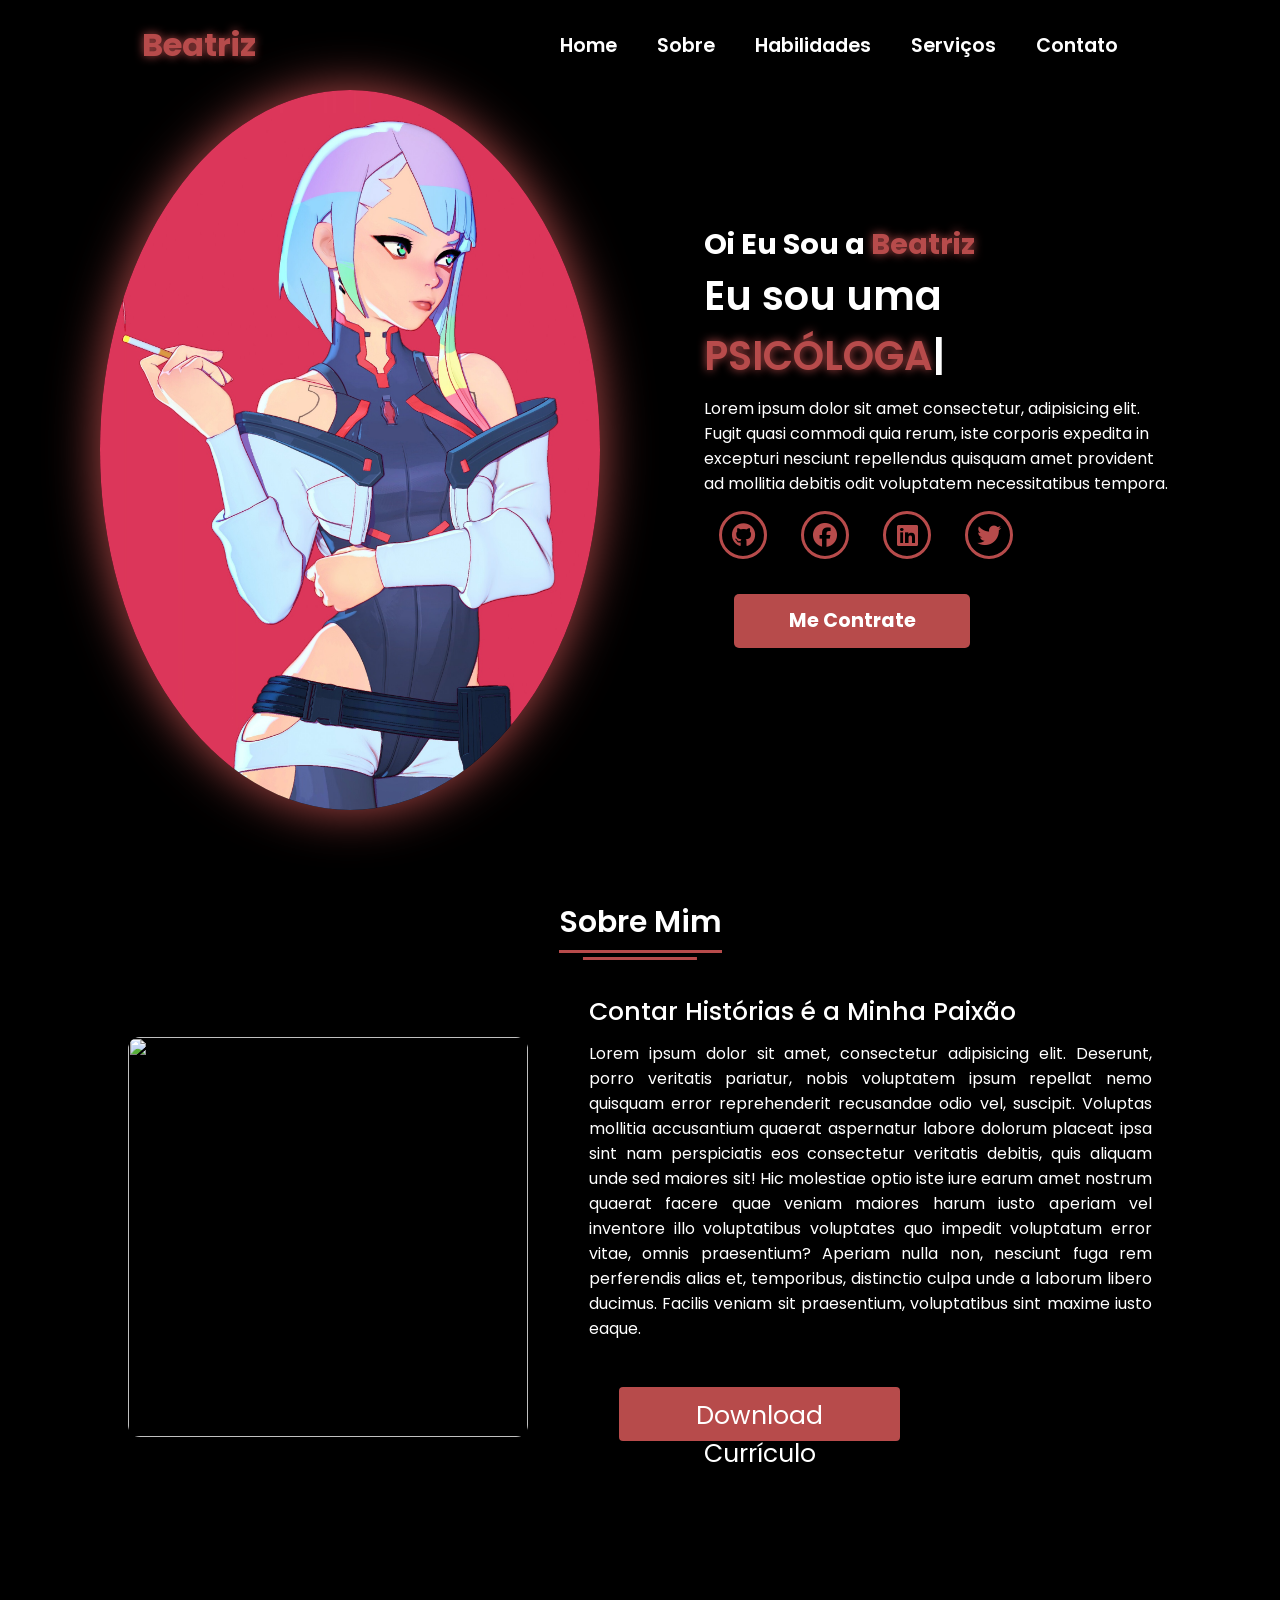
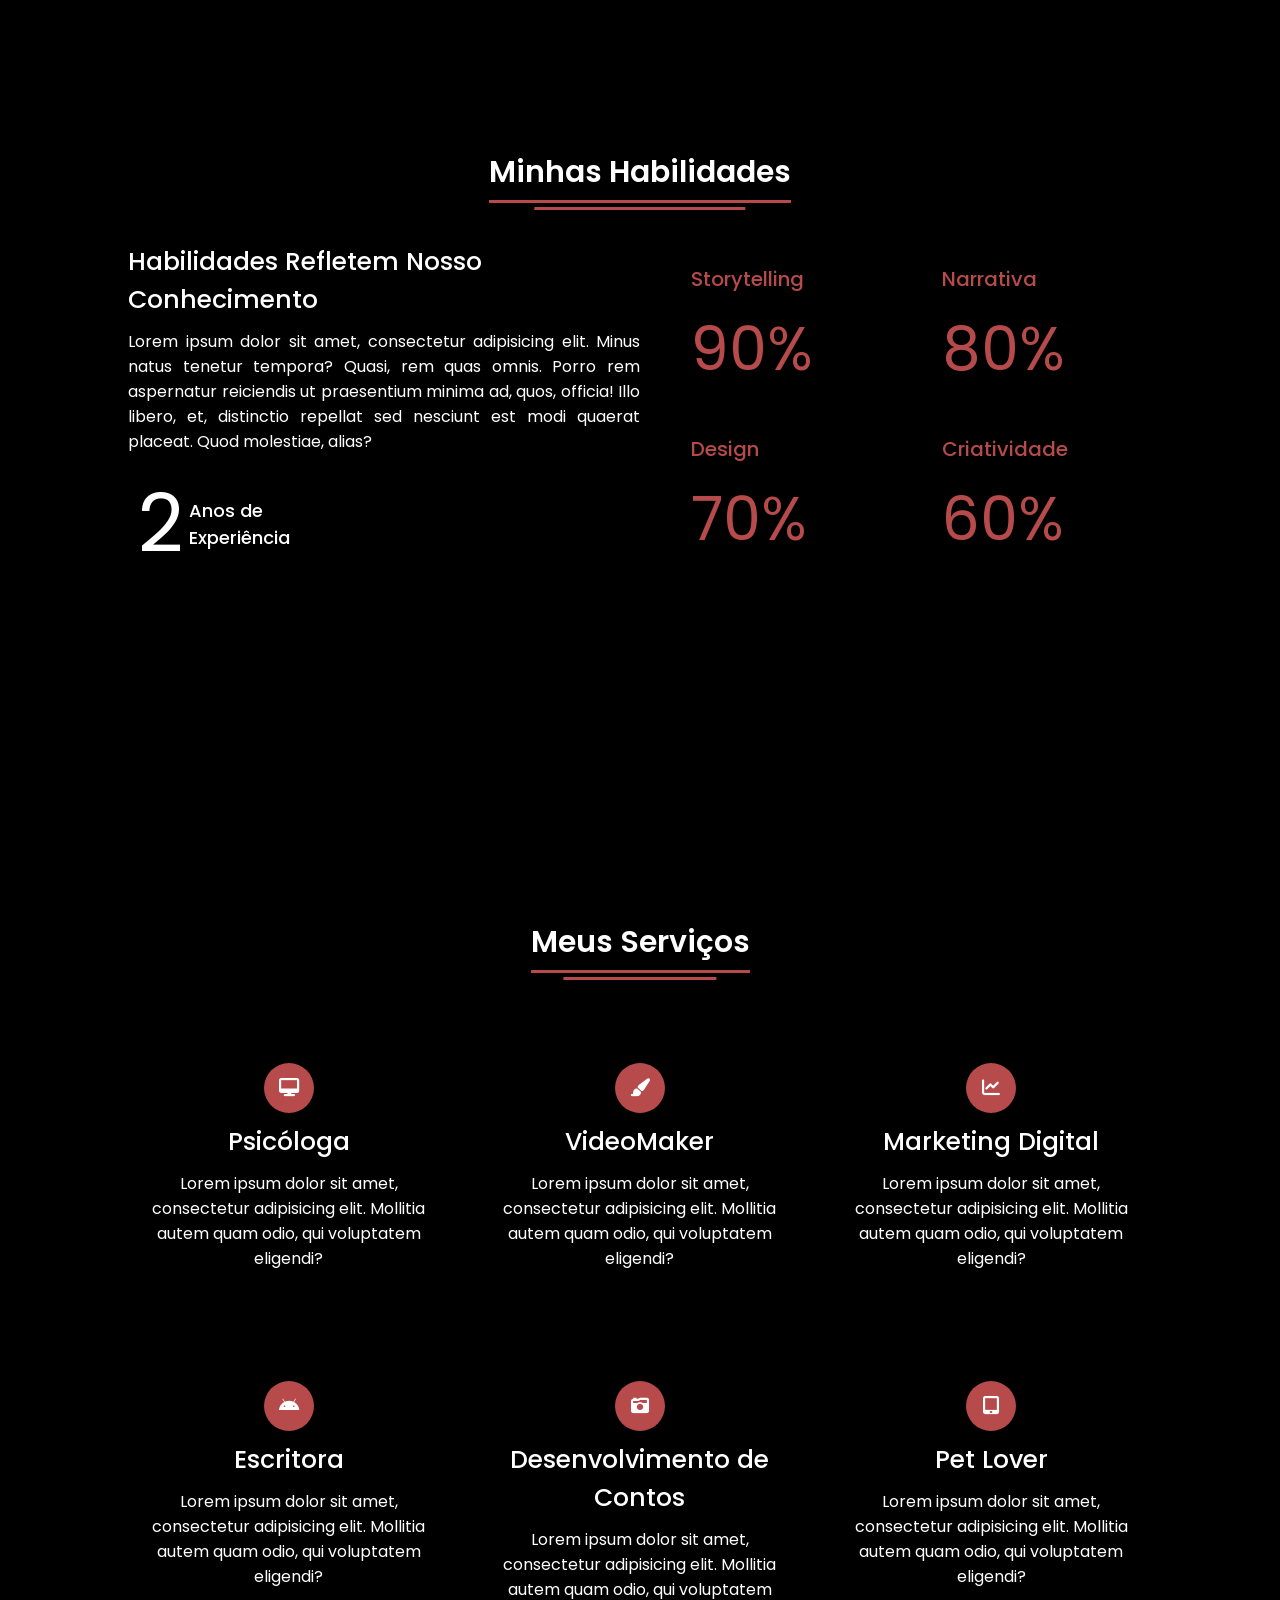
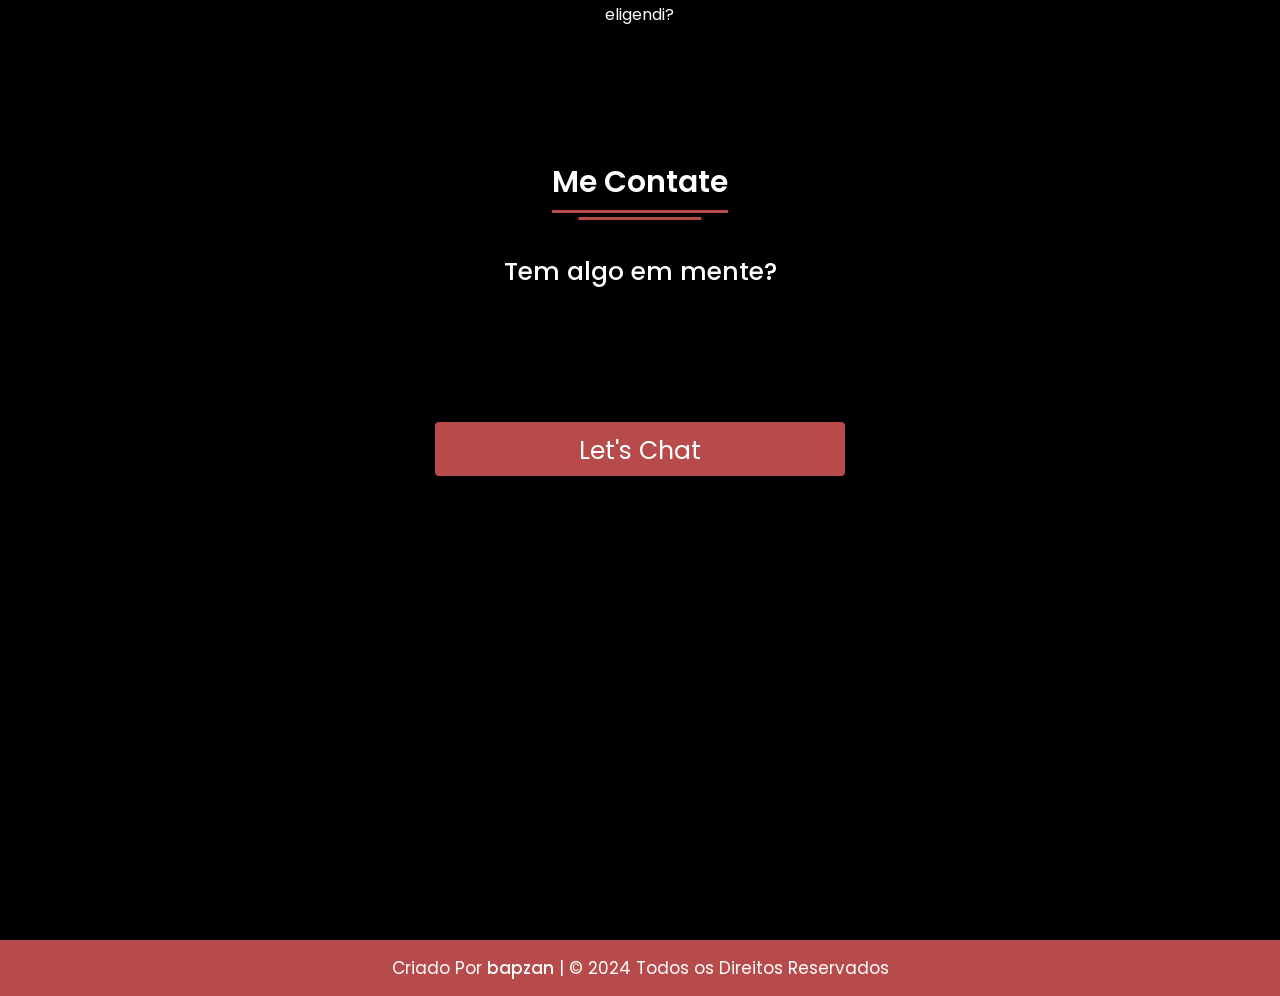
==== index.html @ ee044e9d "Update index.html" ====
<!DOCTYPE html>
<html lang="en" dir="ltr">
  <head>
    <meta charset="UTF-8" />
    <title>Website Portifólio Responsivo</title>
    <link rel="stylesheet" href="style.css">
    <link rel="stylesheet" href="https://cdnjs.cloudflare.com/ajax/libs/font-awesome/6.5.2/css/all.min.css">
    <meta name="viewport" content="width=device-width, initial-scale=1.0" />
  </head>
  <body>

    <!-- navgaition menu -->
    <nav>
      <div class="nav-container">
          <div class="logo" >
            <span>Beatriz</span>
          </div>
          <div class="links">
              <div class="link"><a href="#">Home</a></div>
              <div class="link"><a href="#">Sobre</a></div>
              <div class="link" ><a href="#">Habilidades</a></div>
              <div class="link" ><a href="#">Serviços</a></div>
              <div class="link" ><a href="#">Contato</a></div>
      </div>
      <i class="fa-solid fa-bars hamburg" onclick="hamburg()"></i>
  </div>
      <div class="dropdown">
          <div class="links">
              <a href="#">Home</a>
              <a href="#">Sobre</a>
              <a href="#">Habilidades</a>
              <a href="#">Serviços</a>
              <a href="#">Contato</a>
              <i class="fa-solid fa-xmark cancel" onclick="cancel()"></i>
          </div>
      </div>
  </nav>
  <section>
      <div class="main-container">
          <div class="image">
              <img src="main.jpg" alt="">
          </div>
          <div class="content">
              <h1 data-aos="fade-left" >Oi Eu Sou a <span>Beatriz</span></h1>
              <div class="typewriter" >Eu sou uma <span class="typewriter-text"></span><label for="">|</label></div>
              <p >Lorem ipsum dolor sit amet consectetur, adipisicing elit. Fugit quasi commodi quia rerum, iste corporis expedita in excepturi nesciunt repellendus quisquam amet provident ad mollitia debitis odit voluptatem necessitatibus tempora.</p>
              <div class="social-links">
                  <a href="#"><i class="fa-brands fa-github"></i></a>
                  <a href="#"><i class="fa-brands fa-facebook"></i></a>
                  <a href="#" ><i class="fa-brands fa-linkedin"></i></a>
                  <a href="#" ><i class="fa-brands fa-twitter"></i></a>
              </div>
              <div class="btn" >
                  <button>Me Contrate</button>
              </div>
          </div>
      </div>
  </section>


  <!-- About Section Start -->

  <section class="about" id="about">
      <div class="content">
        <div class="title"><span>Sobre Mim</span></div>
        <div class="about-details">
          <div class="left" >
            <img src="main (1).jpg" alt="" />
          </div>
          <div class="right" >
            <div class="topic" >Contar Histórias é a Minha Paixão</div>
            <p >
              Lorem ipsum dolor sit amet, consectetur adipisicing elit. Deserunt, porro veritatis pariatur, nobis voluptatem ipsum repellat nemo quisquam error reprehenderit recusandae odio vel, suscipit. Voluptas mollitia accusantium quaerat aspernatur labore dolorum placeat ipsa sint nam perspiciatis eos consectetur veritatis debitis, quis aliquam unde sed maiores sit! Hic molestiae optio iste
              iure earum amet nostrum quaerat facere quae veniam maiores harum iusto aperiam vel inventore illo voluptatibus voluptates quo impedit voluptatum error vitae, omnis praesentium? Aperiam nulla non, nesciunt fuga rem perferendis alias et, temporibus, distinctio culpa unde a laborum libero ducimus. Facilis veniam sit praesentium, voluptatibus sint maxime iusto eaque.
            </p>
            <div class="button" >
              <button>Download Currículo</button>
            </div>
          </div>
        </div>
      </div>
    </section>


    <!-- My Skill Section Start -->
    <section class="skills" id="skills">
      <div class="content">
        <div class="title" ><span>Minhas Habilidades</span></div>
        <div class="skills-details">
          <div class="text">
            <div class="topic" >Habilidades Refletem Nosso Conhecimento</div>
            <p >Lorem ipsum dolor sit amet, consectetur adipisicing elit. Minus natus tenetur tempora? Quasi, rem quas omnis. Porro rem aspernatur reiciendis ut praesentium minima ad, quos, officia! Illo libero, et, distinctio repellat sed nesciunt est modi quaerat placeat. Quod molestiae, alias?</p>
            <div class="experience">
              <div class="num">2</div>
              <div class="exp">
                Anos de <br />
                Experiência
              </div>
            </div>
          </div>
          <div class="boxes">
            <div class="box">
              <div class="topic" >Storytelling</div>
              <div class="per" >90%</div>
            </div>
            <div class="box">
              <div class="topic">Narrativa</div>
              <div class="per">80%</div>
            </div>
            <div class="box">
              <div class="topic">Design</div>
              <div class="per" >70%</div>
            </div>
            <div class="box">
              <div class="topic">Criatividade</div>
              <div class="per">60%</div>
            </div>
          </div>
        </div>
      </div>
    </section>

    <!-- My Services Section Start -->
    <section class="services" id="services">
      <div class="content">
        <div class="title" ><span>Meus Serviços</span></div>
        <div class="boxes">
          <div class="box">
            <div class="icon">
              <i class="fas fa-desktop"></i>
            </div>
            <div class="topic">Psicóloga</div>
            <p>Lorem ipsum dolor sit amet, consectetur adipisicing elit. Mollitia autem quam odio, qui voluptatem eligendi?</p>
          </div>
          <div class="box" >
            <div class="icon">
              <i class="fas fa-paint-brush"></i>
            </div>
            <div class="topic">VideoMaker</div>
            <p>Lorem ipsum dolor sit amet, consectetur adipisicing elit. Mollitia autem quam odio, qui voluptatem eligendi?</p>
          </div>
          <div class="box" >
            <div class="icon">
              <i class="fas fa-chart-line"></i>
            </div>
            <div class="topic">Marketing Digital</div>
            <p>Lorem ipsum dolor sit amet, consectetur adipisicing elit. Mollitia autem quam odio, qui voluptatem eligendi?</p>
          </div>
          <div class="box" >
            <div class="icon">
              <i class="fab fa-android"></i>
            </div>
            <div class="topic">Escritora</div>
            <p>Lorem ipsum dolor sit amet, consectetur adipisicing elit. Mollitia autem quam odio, qui voluptatem eligendi?</p>
          </div>
          <div class="box" >
            <div class="icon">
              <i class="fas fa-camera-retro"></i>
            </div>
            <div class="topic">Desenvolvimento de Contos</div>
            <p>Lorem ipsum dolor sit amet, consectetur adipisicing elit. Mollitia autem quam odio, qui voluptatem eligendi?</p>
          </div>
          <div class="box" >
            <div class="icon">
              <i class="fas fa-tablet-alt"></i>
            </div>
            <div class="topic">Pet Lover</div>
            <p>Lorem ipsum dolor sit amet, consectetur adipisicing elit. Mollitia autem quam odio, qui voluptatem eligendi?</p>
          </div>
        </div>
      </div>
    </section>

    <!-- Contact Me section Start -->
    <section class="contact" id="contact">
      <div class="content">
        <div class="title" ><span>Me Contate</span></div>
        <div class="text">
          <div class="topic" >Tem algo em mente?</div>
          <p>Lorem ipsum dolor sit amet, consectetur adipisicing elit. Ipsam neque ipsum corrupti dolores, facere numquam voluptate aspernatur sit perferendis qui nisi modi! Recusandae deserunt consequatur voluptatibus alias repellendus nobis eligendi.</p>
          <div class="button" >
            <button>Let's Chat</button>
          </div>
        </div>
      </div>
    </section>

    <!-- Footer Section Start -->
    <footer >
      <div class="text">
        <span>Criado Por <a href="#">bapzan</a> | &#169; 2024 Todos os Direitos Reservados</span>
      </div>
    </footer>

    
    <script src="script.js"></script>
  </body>
</html>
---- style.css ----
/* Google Font CDN Link */
@import url('https://fonts.googleapis.com/css2?family=Poppins:wght@400;500;600;700&family=Ubuntu:wght@400;500;700&display=swap');
*{
  margin: 0;
  padding: 0;
  box-sizing: border-box;
  font-family: 'Poppins', sans-serif;
  text-decoration: none;
  scroll-behavior: smooth;
}

body{
  width: 100%;
  height: auto;
  background-color: black;
  overflow-x: hidden;
}

/* Custom Scroll Bar CSS */
::-webkit-scrollbar {
    width: 10px;
}
::-webkit-scrollbar-track {
    background: #f1f1f1;
}
::-webkit-scrollbar-thumb {
    background: #b74b4b;
    border-radius: 12px;
    transition: all 0.3s ease;
}

::-webkit-scrollbar-thumb:hover {
    background: #b74b4b;
}
/* navbar styling */
nav{
  width: 100%;
  height: 10vh;
  
}

.nav-container{
  width: 100%;
  height: 100%;
  display: flex;
  justify-content: space-around;
  align-items: center;
}

.logo{
  color: white;
  font-size: 2rem;
  font-weight: bold;
}

.logo span{
  color: #b74b4b;
  text-shadow: 0 0 10px #b74b4b;
}

.hamburg,
.cancel{
  cursor: pointer;
  position: absolute;
  right: 15px;
  top: 10px;
  color: white;
  opacity: 0;
  pointer-events: none;
  font-size: clamp(2.5rem, 0.5rem + 5vw, 3rem);
}

.nav-container .links{
  display: flex;
}

.nav-container .links a{
  position: relative;
  font-size: 1.2rem;
  color: white;
  margin: 0 20px;
  text-decoration: none;
  font-weight: 550;
  transition: 0.3s linear;
}

.nav-container .links a::before{
  position: absolute;
  content: "";
  bottom: -3px;
  left: 0;
  width: 0%;
  height: 3px;
  background-color: #b74b4b;
  transition: 0.2s linear;
}

.nav-container .links a:hover::before{
  width: 100%;
}

.nav-container .links a:hover{
  color: #b74b4b;
}

.dropdown{
  z-index: 100;
  position: absolute;
  top: 0;
  transform: translateY(-500px);
  width: 100%;
  height: auto;
  backdrop-filter: blur(4px) brightness(40%);
  box-shadow:  0 0 20px black;
  transition: 0.2s linear;
}

.dropdown .links a{
  display: flex;
  color: white;
  text-decoration: none;
  justify-content: center;
  padding: 15px 0;
  align-items: center;
  transition: 0.2s linear;
}

.dropdown .links a:hover{
  background-color: #b74b4b;
}

section{
  width: 100%;
  min-height: 90vh;
}

section .main-container{  

  display: flex;
  justify-content:space-between ;
  padding-left: 100px;
  align-items: center;
}

.main-container .image{
  width: 500px;
  height: 80vh;
  border-radius: 100%;
  overflow: hidden;
  box-shadow: 0 0 50px #b74b4b;
}

.main-container .image img{
  width: 100%;
}

.main-container .image:hover{
  animation: animate 1.5s ease-in-out infinite;
}

@keyframes animate {
  0%{
      scale: 1;
  }
  
  50%{
      scale: 1.05;
  }
  
  100%{
      scale: 1;
  }
}

.main-container .content{
  color: white;
  width: 40%;
}

.content h1{
  font-size: clamp(1rem, 1rem + 5vw, 1.8rem);
}

.content h1 span{
  color: #b74b4b;
  text-shadow: 0  0 10px #b74b4b;
}

.content .typewriter{
  font-size: clamp(1rem, 1rem + 5vw, 2.5rem);
  font-weight: 600;
}

.content .typewriter-text{
  color: #b74b4b;
  text-shadow: 0 0 10px #b74b4b;
}

.content p{
  font-size: clamp(0.4rem , 0.2rem + 9vw, 1rem);
  margin: 10px 0;
}

.social-links i{
  display: inline-flex;
  justify-content: center;
  align-items: center;
  width: 3rem;
  height: 3rem;
  background-color: transparent;
  border: 0.2rem solid #b74b4b;
  border-radius: 50%;
  color: #b74b4b;
  margin: 5px 15px;
  font-size: 1.5rem;
  transition: 0.2s linear;
}

.social-links i:hover{
  scale: 1.3;
  color: black;
  background-color: #b74b4b;
  filter: drop-shadow(0 0 10px #b74b4b);
}

.content button{
  width: 50%;
  height: 6vh;
  margin: 30px;
  background-color: #b74b4b;
  color: white;
  border: none;
  outline: none;
  font-size: 120%;
  font-weight: 700;
  border-radius: 5px;
  transition: 0.2s linear;
}

.content button:hover{
  scale: 1.1;
  color: #b74b4b;
  border: 2px solid #b74b4b;
  background-color: transparent;
  font-weight: 700;
  box-shadow: 0 0 40px #b74b4b;
}

/* About Section Styling */
/* Those Elements Where We Have Apply Same CSS,
I'm Selecting Directly 'Section Tag' and 'Class'  */

  section .content{
    width: 80%;
    margin: 0px auto;
    font-family: 'Poppins', sans-serif;
    }
  .about .about-details{
    display: flex;
    justify-content: space-between;
    align-items: center;
    }
  section .title{
      display: flex;
      justify-content: center;
      margin-bottom: 40px;
  }
  section .title span{
    color: white;
    font-size: 30px;
    font-weight: 600;
    position: relative;
    padding-bottom: 8px;
  }
  section .title span::before,
  section .title span::after{
    content: '';
    position: absolute;
    height: 3px;
    width: 100%;
    background: #b74b4b;
    left: 0;
    bottom: 0;
  }
  section .title span::after{
    bottom: -7px;
    width: 70%;
    left: 50%;
    transform: translateX(-50%);
  }
  .about .about-details .left{
    width: 45%;
  }
  .about .left img{
    height: 400px;
    width: 400px;
    object-fit: cover;
    border-radius: 12px;
  }
  .about-details .right{
    width: 55%;
  }
  section  .topic{
    color: white;
    font-size: 25px;
    font-weight: 500;
    margin-bottom: 10px;
  }
  .about-details .right p{
    text-align: justify;
  color: white;
  }
  section .button{
    margin: 16px 0;
}
section .button button{
  outline: none;
  padding: 8px 16px;
  border-radius: 4px;
  font-size: 25px;
  font-weight: 400;
  background: #b74b4b;
  color: #fff;
  border: 2px solid transparent;
  cursor: pointer;
  transition: all 0.4s ease;
  }
  section .button button:hover{
    border-color: #b74b4b;
    background-color: #fff;
    color: #b74b4b;
  }
  
  .skills{
    background: black;
    }
  .skills .content{
    padding: 40px 0;
  }
  .skills .skills-details{
    display: flex;
    justify-content: space-between;
    align-items: center;
 }
 .skills-details .text{
   width: 50%;
   }
   .skills-details p{
     color: white;
     text-align: justify;
     }
     .skills .skills-details .experience{
       display: flex;
       align-items: center;
       margin: 0 10px;
       }
.skills-details .experience .num{
  color: white;
  font-size: 80px;
}
.skills-details .experience .exp{
  color: white;
  margin-left: 20px;
  font-size: 18px;
  font-weight: 500;
  margin: 0 6px;
}
.skills-details .boxes{
  width: 45%;
  display: flex;
  flex-wrap: wrap;
  justify-content: space-between;
}
.skills-details .box{
  width: calc(100% / 2 - 20px);
  margin: 20px 0;
}
.skills-details .boxes .topic{
  font-size: 20px;
  color: #b74b4b;
}
.skills-details .boxes .per{
  font-size: 60px;
  color: #b74b4b;
}

.services .boxes{
  display: flex;
  flex-wrap: wrap;
  justify-content: space-between;
}
.services .boxes .box{
  margin: 20px 0;
  width: calc(100% / 3 - 20px);
  text-align: center;
  border-radius: 12px;
  padding: 30px 10px;
  box-shadow: 0 5px 10px rgba(0, 0, 0, 0.12);
  cursor: default;
  color: white  ;
  transition: all 0.4s ease;
}
.services .boxes .box:hover{
  background: #b74b4b;
  color: #fff;
}
.services .boxes .box .icon{
  height: 50px;
  width: 50px;
  background: #b74b4b;
  border-radius: 50%;
  text-align: center;
  line-height: 50px;
  font-size: 18px;
  color: #fff;
  margin: 0 auto 10px auto;
  transition: all 0.4s ease;
}
.boxes .box:hover .icon{
  background-color: #fff;
  color: #b74b4b;
}
.services .boxes .box:hover .topic,
.services .boxes .box:hover p{
  color: white;
  transition: all 0.4s ease;
}
.services .boxes .box:hover .topic,
.services .boxes .box:hover p{
  color: #fff;
}
/* Contact Me CSS */
.contact{
  background: black;
}
.contact .content{
  margin: 0 auto;
  padding: 30px 0;
}
.contact .text{
  width: 80%;
  text-align: center;
  margin: auto;
}

footer{
  background: #b74b4b;
  padding: 15px 0;
  text-align: center;
  font-family: 'Poppins', sans-serif;
}
footer .text span{
  font-size: 17px;
  font-weight: 400;
  color: #fff;
}
footer .text span a{
  font-weight: 500;
  color: #FFF;
}
footer .text span a:hover{
  text-decoration: underline;
}
.scroll-button a{
  position: fixed;
  bottom: 20px;
  right: 20px;
  color: #fff;
  background: #b74b4b;
  padding: 7px 12px;;
  font-size: 18px;
  border-radius: 6px;
  box-shadow: rgba(0, 0, 0, 0.15);
  display: none;
}


@media (max-width: 1000px) {
  .about .about-details{
    justify-content: center;
    flex-direction: column;
  }
  .about .about-details .left{
    display: flex;
    justify-content: center;
    width: 100%;
  }
  .about-details .right{
    width: 90%;
    margin: 40px 0;
  }
  .services .boxes .box{
    margin: 20px 0;
    width: calc(100% / 2 - 20px);
  }
}

@media (max-width: 900px) {
  .about .left img{
    height: 350px;
    width: 350px;
  }
}

@media (max-width: 968px) {

  nav .logo{
    position: absolute;
    top: 16px;
    left: 15px;
    font-size: 1.5rem;
}

  section .main-container {
    padding-left: 0px;
    display: flex;
    flex-direction: column;
  }
  
  .nav-container .links{
    display: none;
  }
  
  .hamburg,
  .cancel{
    opacity: 1;
    pointer-events: visible;
  }
  
  .main-container .content{
    margin-top: 20px;
      width: 80%;
  }
  
  .social-links i{
    width: 2.5rem;
    height: 2.5rem;
    font-size: 1.5rem;
  }
  
  .main-container .image{
    z-index: -1;
    width: 50%;
      height: 60%;
  }
  
  .skills .skills-details{
    align-items: center;
    justify-content: center;
    flex-direction: column;
  }
  .skills-details .text{
    width: 100%;
    margin-bottom: 50px;
  }
  .skills-details .boxes{
    justify-content: center;
    align-items: center;
    width: 100%;
  }
  .services .boxes .box{
    margin: 20px 0;
    width: 100%;
  }
  .contact .text{
    width: 100%;
}
}

@media (max-width: 500px){
  main-container .image{
        width: 50%;
        height: 60%;
        margin-bottom: 0px;
    }
    
    .main-container .content{
        width: 80%;
    }
    
    .main-container button{
        margin-top: 15px;
    }
  
  .skills-details .boxes .per{
    font-size: 50px;
    color: #b74b4b;
  }
}
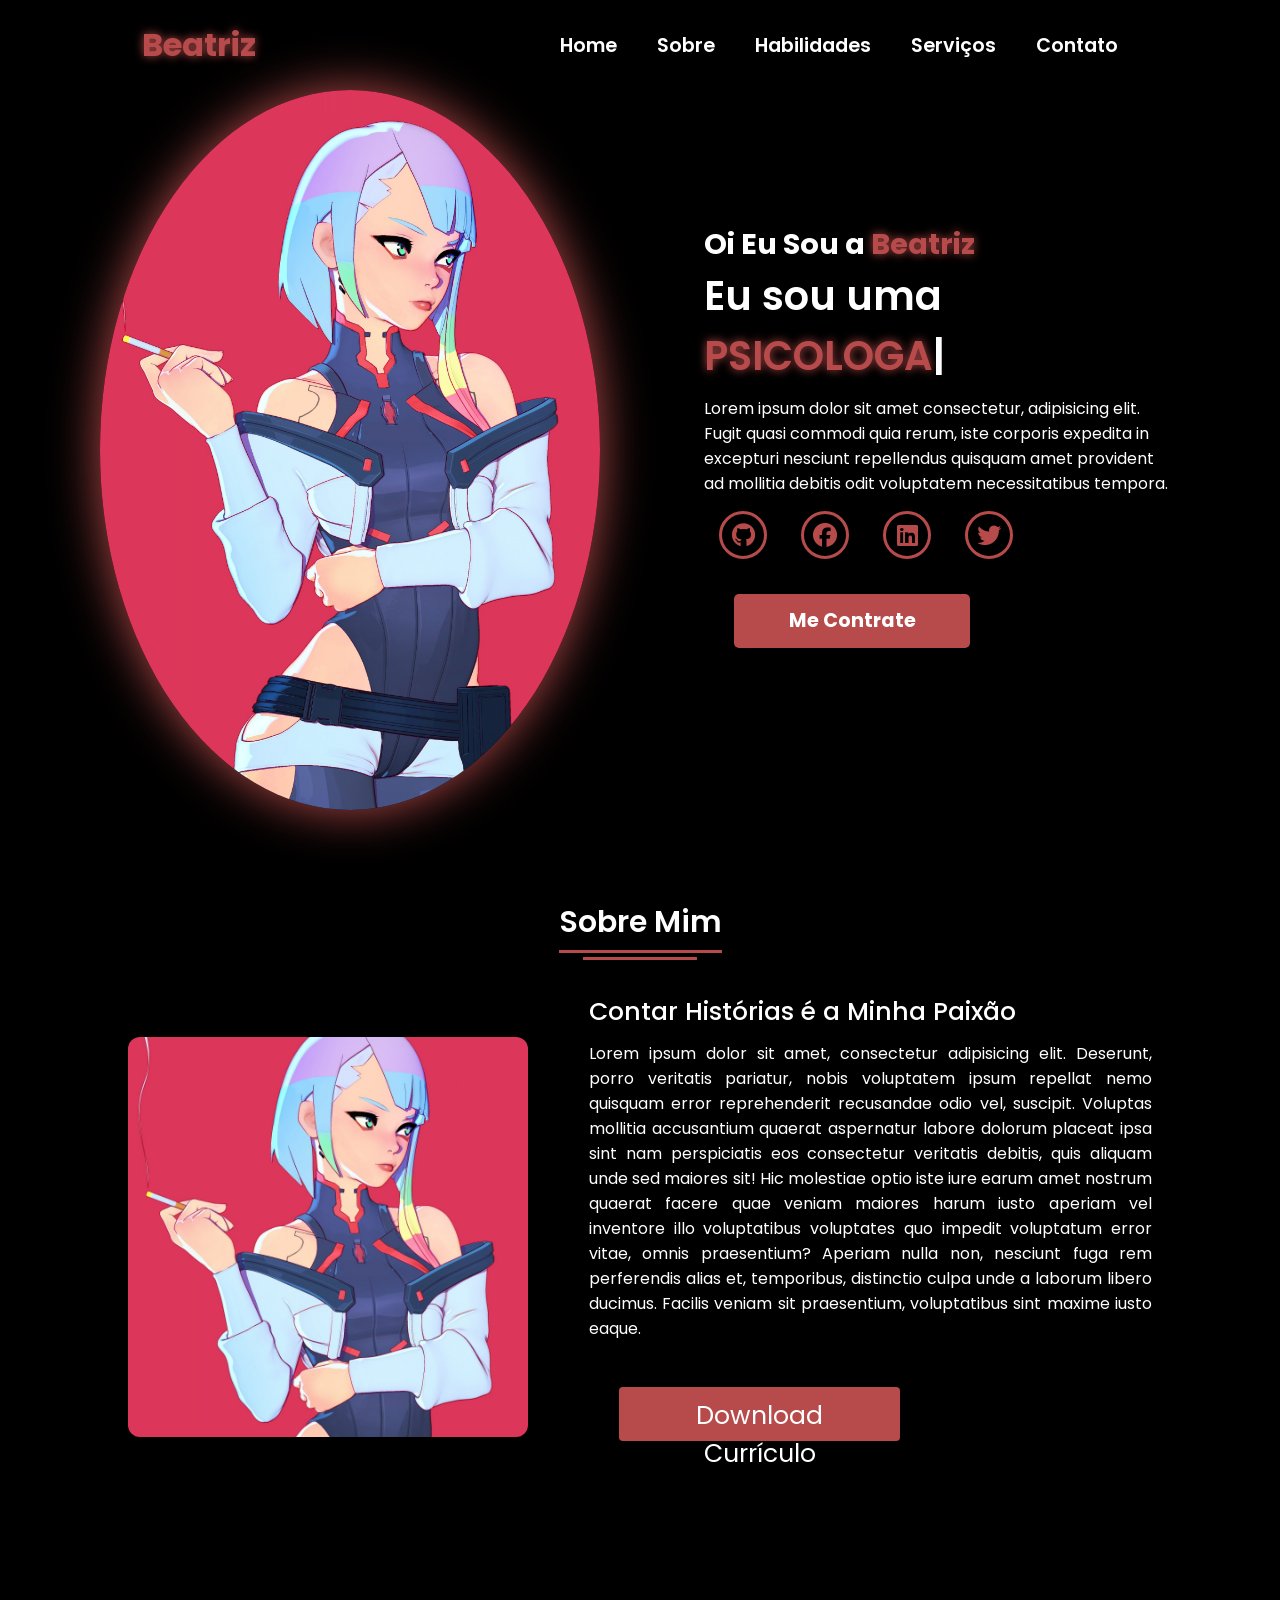
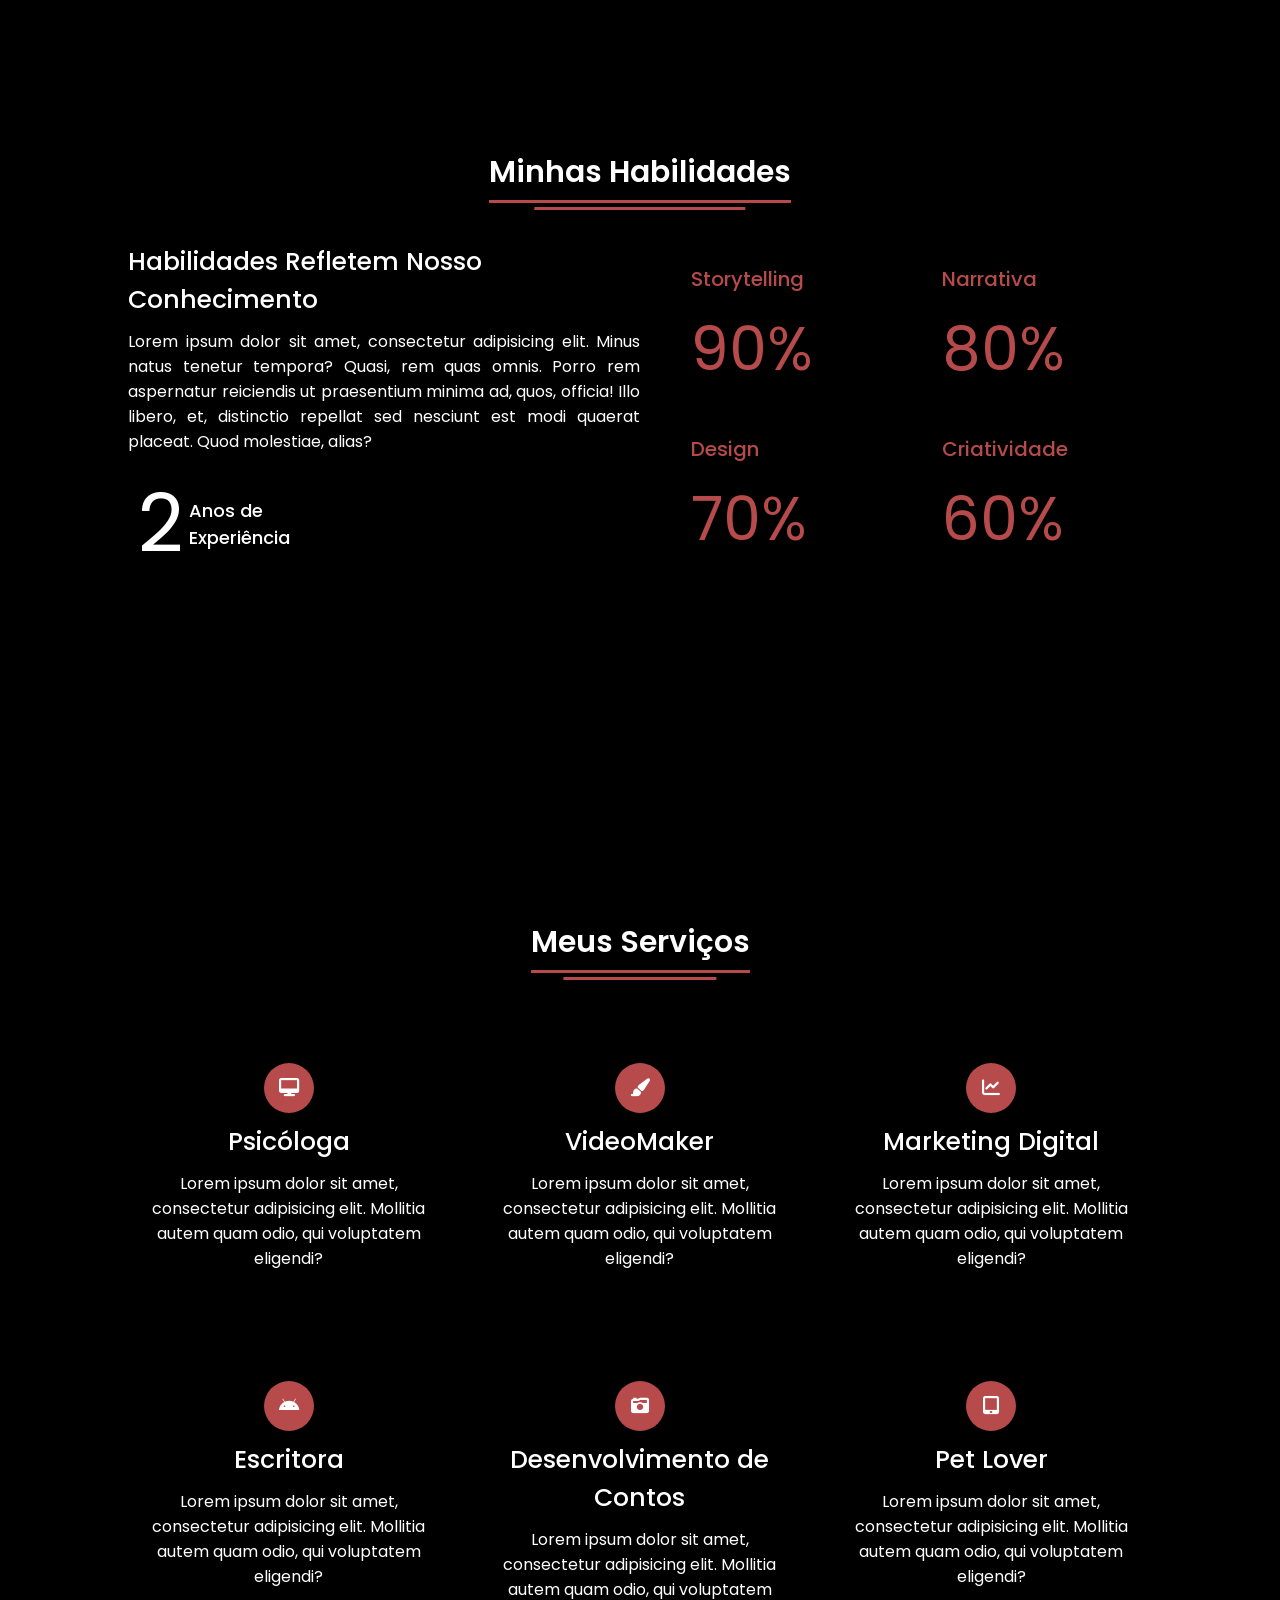
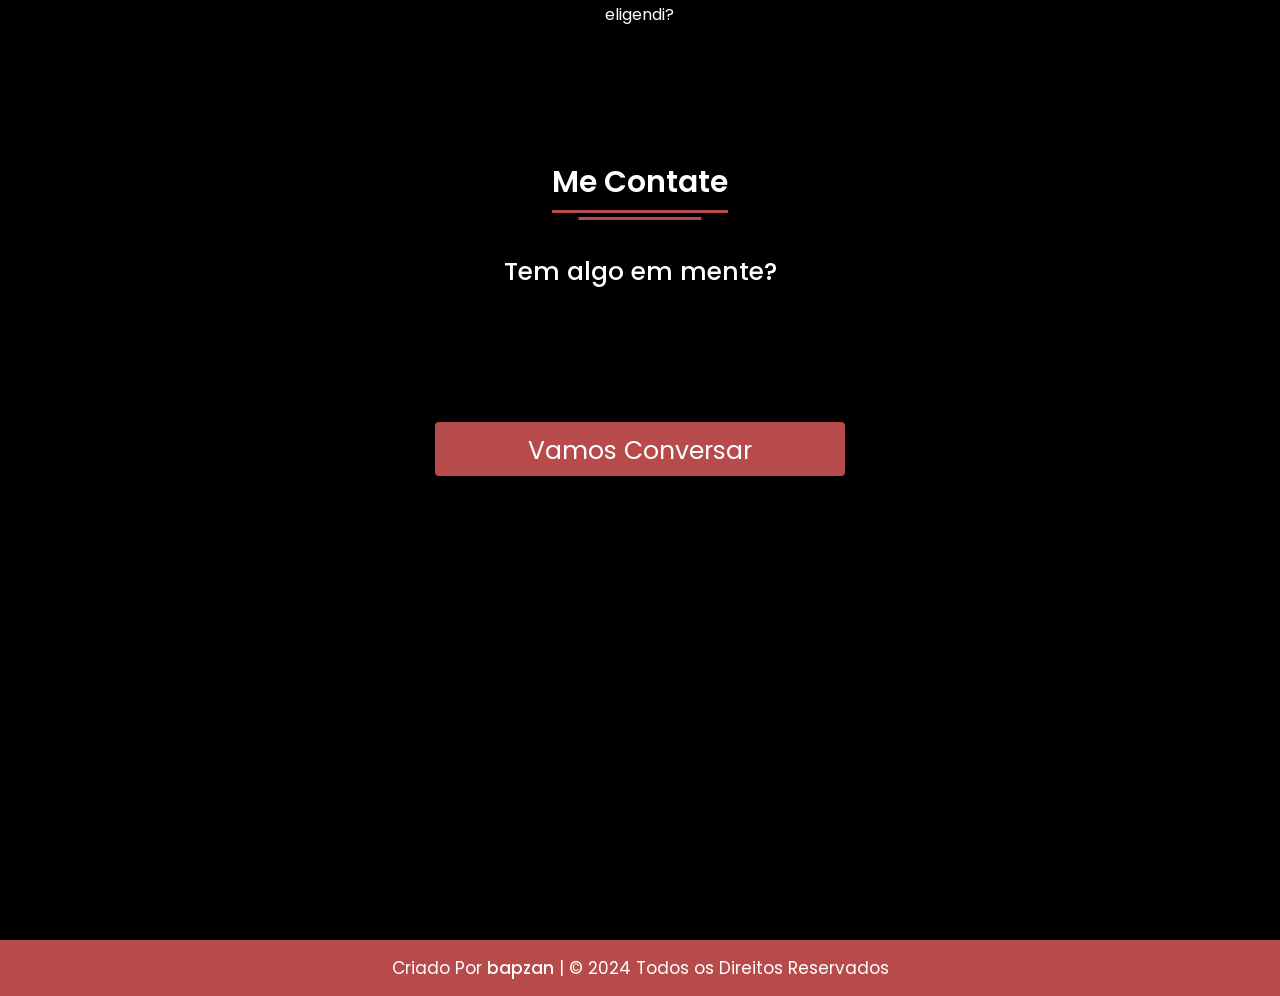
==== commit daa2b5fb: "Update index.html" ====
--- a/index.html
+++ b/index.html
@@ -179,7 +179,7 @@
           <div class="topic" >Tem algo em mente?</div>
           <p>Lorem ipsum dolor sit amet, consectetur adipisicing elit. Ipsam neque ipsum corrupti dolores, facere numquam voluptate aspernatur sit perferendis qui nisi modi! Recusandae deserunt consequatur voluptatibus alias repellendus nobis eligendi.</p>
           <div class="button" >
-            <button>Let's Chat</button>
+            <button>Vamos Conversar</button>
           </div>
         </div>
       </div>
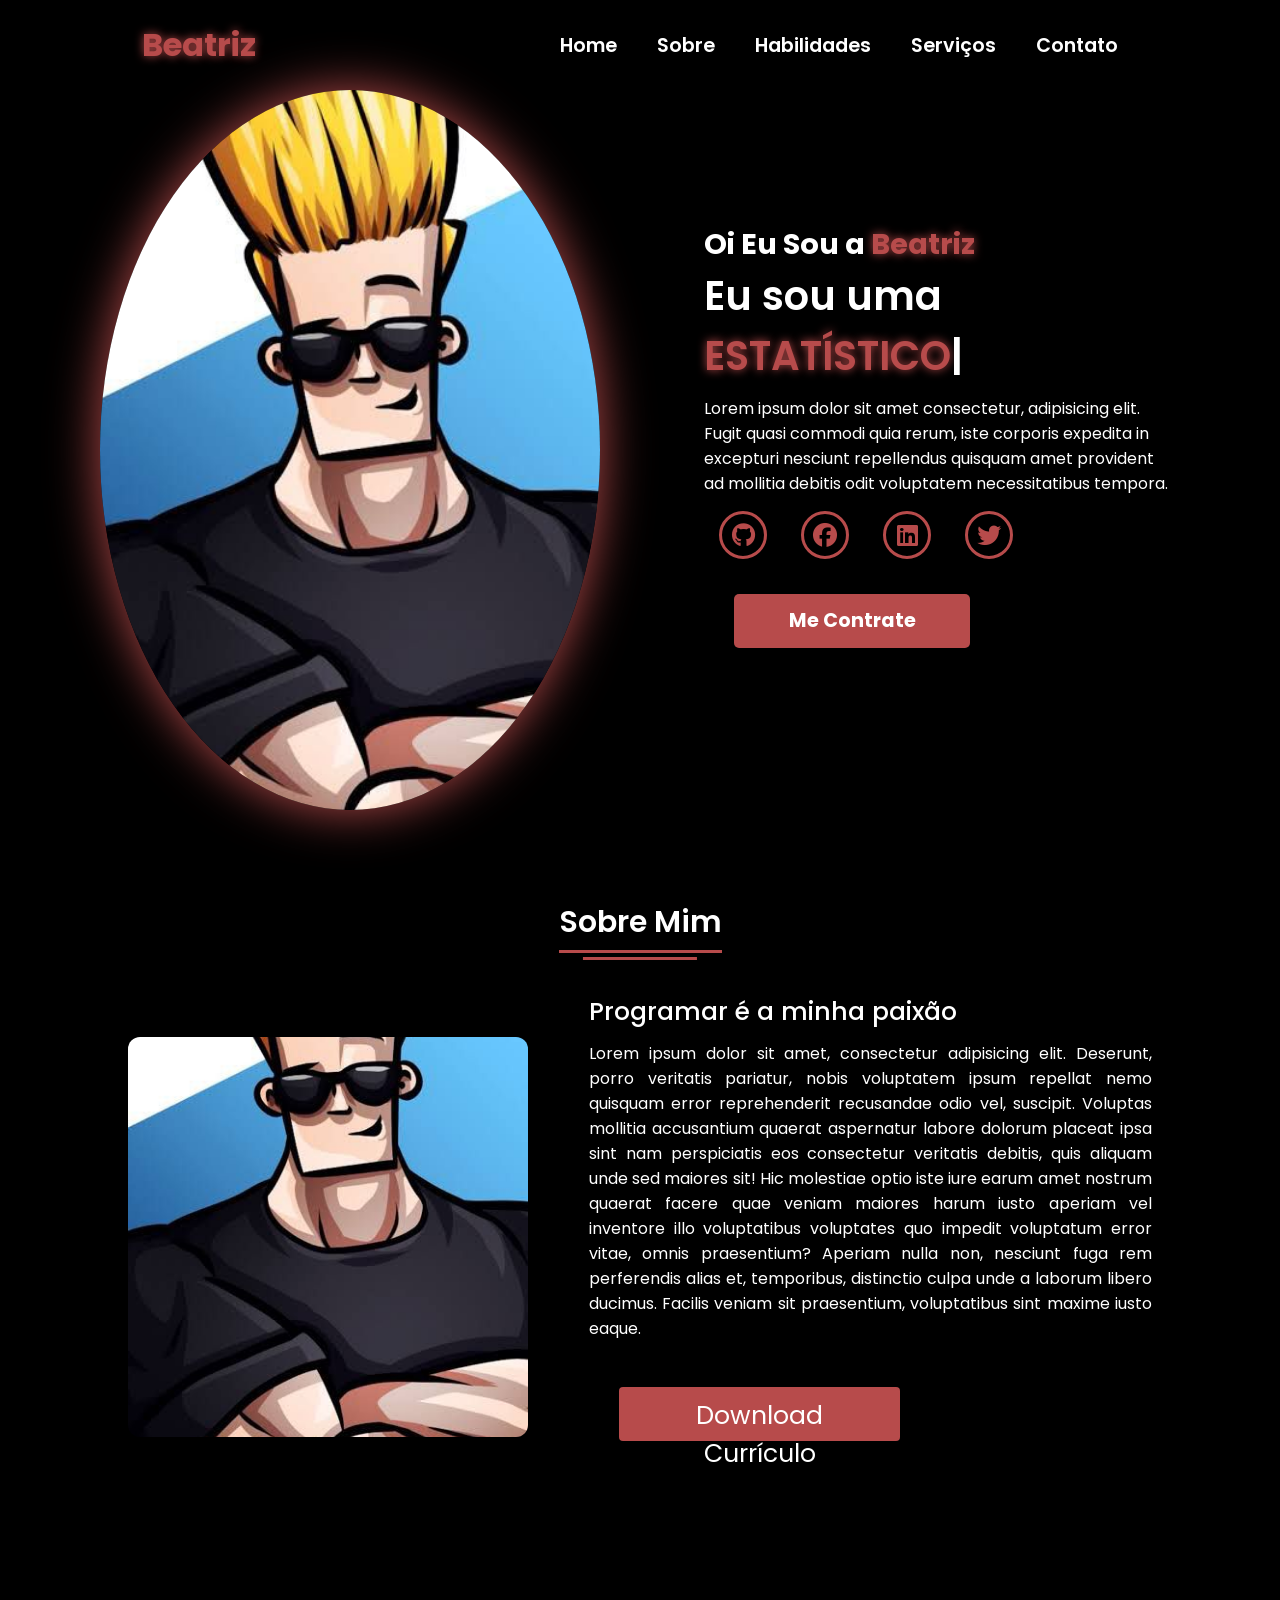
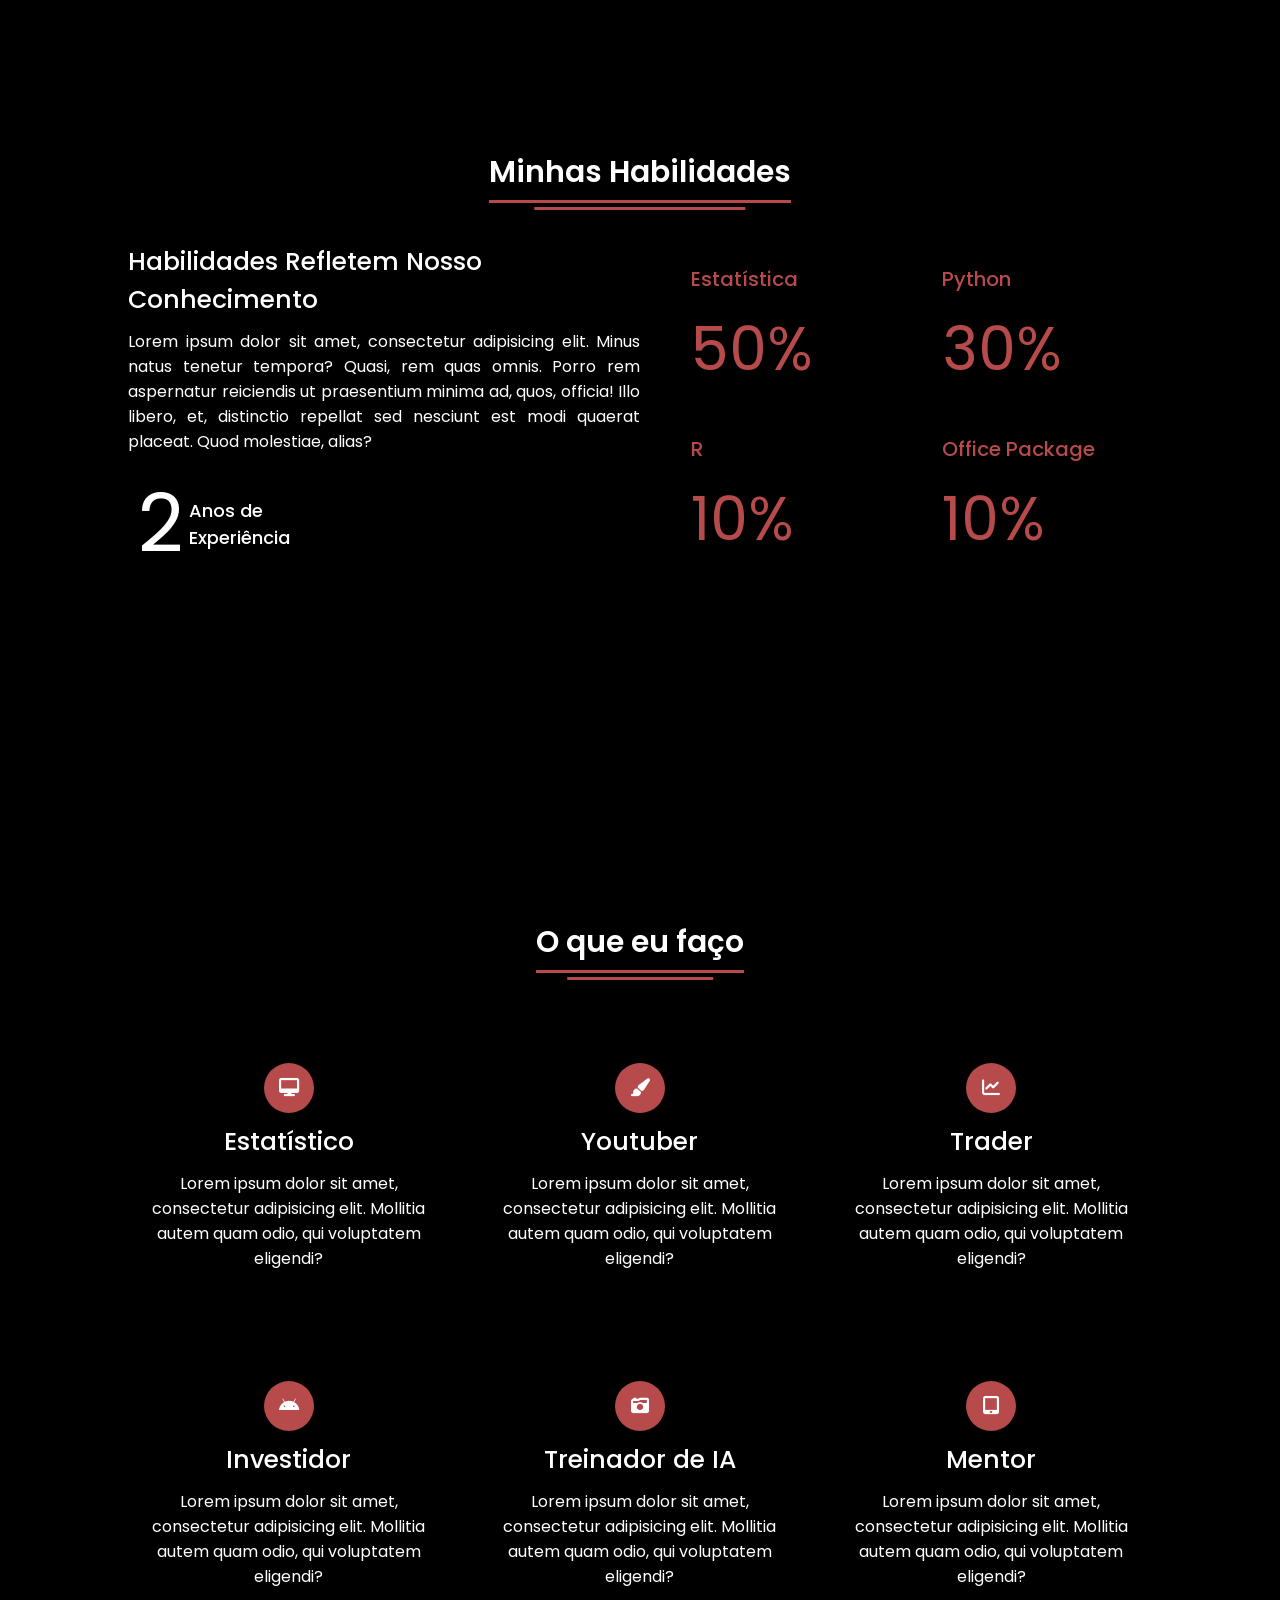
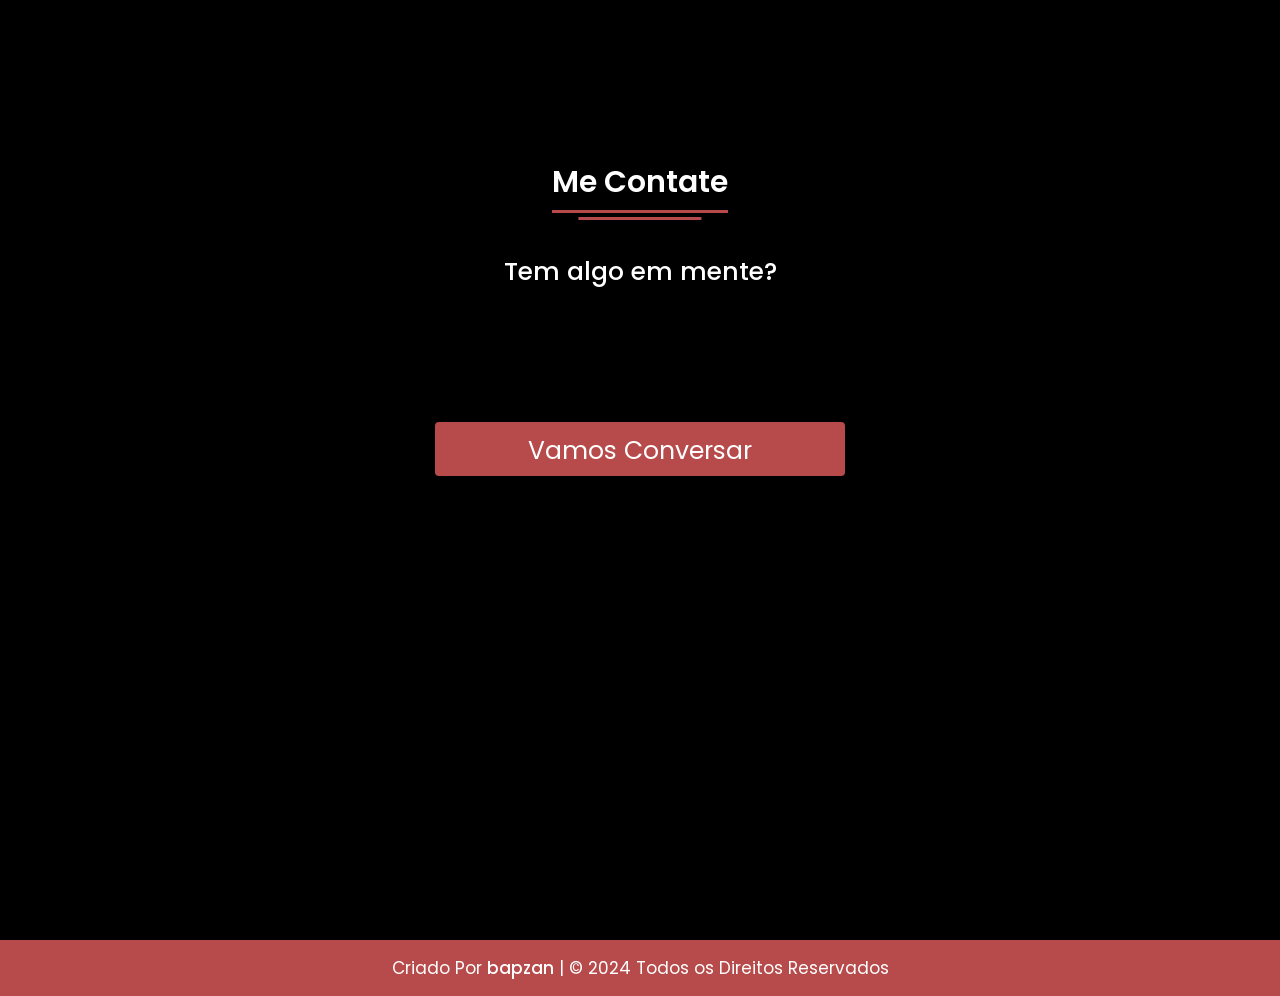
==== commit 4d12bee6: "trocando o site" ====
--- a/index.html
+++ b/index.html
@@ -68,7 +68,7 @@
             <img src="main (1).jpg" alt="" />
           </div>
           <div class="right" >
-            <div class="topic" >Contar Histórias é a Minha Paixão</div>
+            <div class="topic" >Programar é a minha paixão</div>
             <p >
               Lorem ipsum dolor sit amet, consectetur adipisicing elit. Deserunt, porro veritatis pariatur, nobis voluptatem ipsum repellat nemo quisquam error reprehenderit recusandae odio vel, suscipit. Voluptas mollitia accusantium quaerat aspernatur labore dolorum placeat ipsa sint nam perspiciatis eos consectetur veritatis debitis, quis aliquam unde sed maiores sit! Hic molestiae optio iste
               iure earum amet nostrum quaerat facere quae veniam maiores harum iusto aperiam vel inventore illo voluptatibus voluptates quo impedit voluptatum error vitae, omnis praesentium? Aperiam nulla non, nesciunt fuga rem perferendis alias et, temporibus, distinctio culpa unde a laborum libero ducimus. Facilis veniam sit praesentium, voluptatibus sint maxime iusto eaque.
@@ -100,20 +100,20 @@
           </div>
           <div class="boxes">
             <div class="box">
-              <div class="topic" >Storytelling</div>
-              <div class="per" >90%</div>
+              <div class="topic" >Estatística</div>
+              <div class="per" >50%</div>
             </div>
             <div class="box">
-              <div class="topic">Narrativa</div>
-              <div class="per">80%</div>
+              <div class="topic">Python</div>
+              <div class="per">30%</div>
             </div>
             <div class="box">
-              <div class="topic">Design</div>
-              <div class="per" >70%</div>
+              <div class="topic">R</div>
+              <div class="per" >10%</div>
             </div>
             <div class="box">
-              <div class="topic">Criatividade</div>
-              <div class="per">60%</div>
+              <div class="topic">Office Package</div>
+              <div class="per">10%</div>
             </div>
           </div>
         </div>
@@ -123,48 +123,48 @@
     <!-- My Services Section Start -->
     <section class="services" id="services">
       <div class="content">
-        <div class="title" ><span>Meus Serviços</span></div>
+        <div class="title" ><span>O que eu faço</span></div>
         <div class="boxes">
           <div class="box">
             <div class="icon">
               <i class="fas fa-desktop"></i>
             </div>
-            <div class="topic">Psicóloga</div>
+            <div class="topic">Estatístico</div>
             <p>Lorem ipsum dolor sit amet, consectetur adipisicing elit. Mollitia autem quam odio, qui voluptatem eligendi?</p>
           </div>
           <div class="box" >
             <div class="icon">
               <i class="fas fa-paint-brush"></i>
             </div>
-            <div class="topic">VideoMaker</div>
+            <div class="topic">Youtuber</div>
             <p>Lorem ipsum dolor sit amet, consectetur adipisicing elit. Mollitia autem quam odio, qui voluptatem eligendi?</p>
           </div>
           <div class="box" >
             <div class="icon">
               <i class="fas fa-chart-line"></i>
             </div>
-            <div class="topic">Marketing Digital</div>
+            <div class="topic">Trader</div>
             <p>Lorem ipsum dolor sit amet, consectetur adipisicing elit. Mollitia autem quam odio, qui voluptatem eligendi?</p>
           </div>
           <div class="box" >
             <div class="icon">
               <i class="fab fa-android"></i>
             </div>
-            <div class="topic">Escritora</div>
+            <div class="topic">Investidor</div>
             <p>Lorem ipsum dolor sit amet, consectetur adipisicing elit. Mollitia autem quam odio, qui voluptatem eligendi?</p>
           </div>
           <div class="box" >
             <div class="icon">
               <i class="fas fa-camera-retro"></i>
             </div>
-            <div class="topic">Desenvolvimento de Contos</div>
+            <div class="topic">Treinador de IA</div>
             <p>Lorem ipsum dolor sit amet, consectetur adipisicing elit. Mollitia autem quam odio, qui voluptatem eligendi?</p>
           </div>
           <div class="box" >
             <div class="icon">
               <i class="fas fa-tablet-alt"></i>
             </div>
-            <div class="topic">Pet Lover</div>
+            <div class="topic">Mentor</div>
             <p>Lorem ipsum dolor sit amet, consectetur adipisicing elit. Mollitia autem quam odio, qui voluptatem eligendi?</p>
           </div>
         </div>
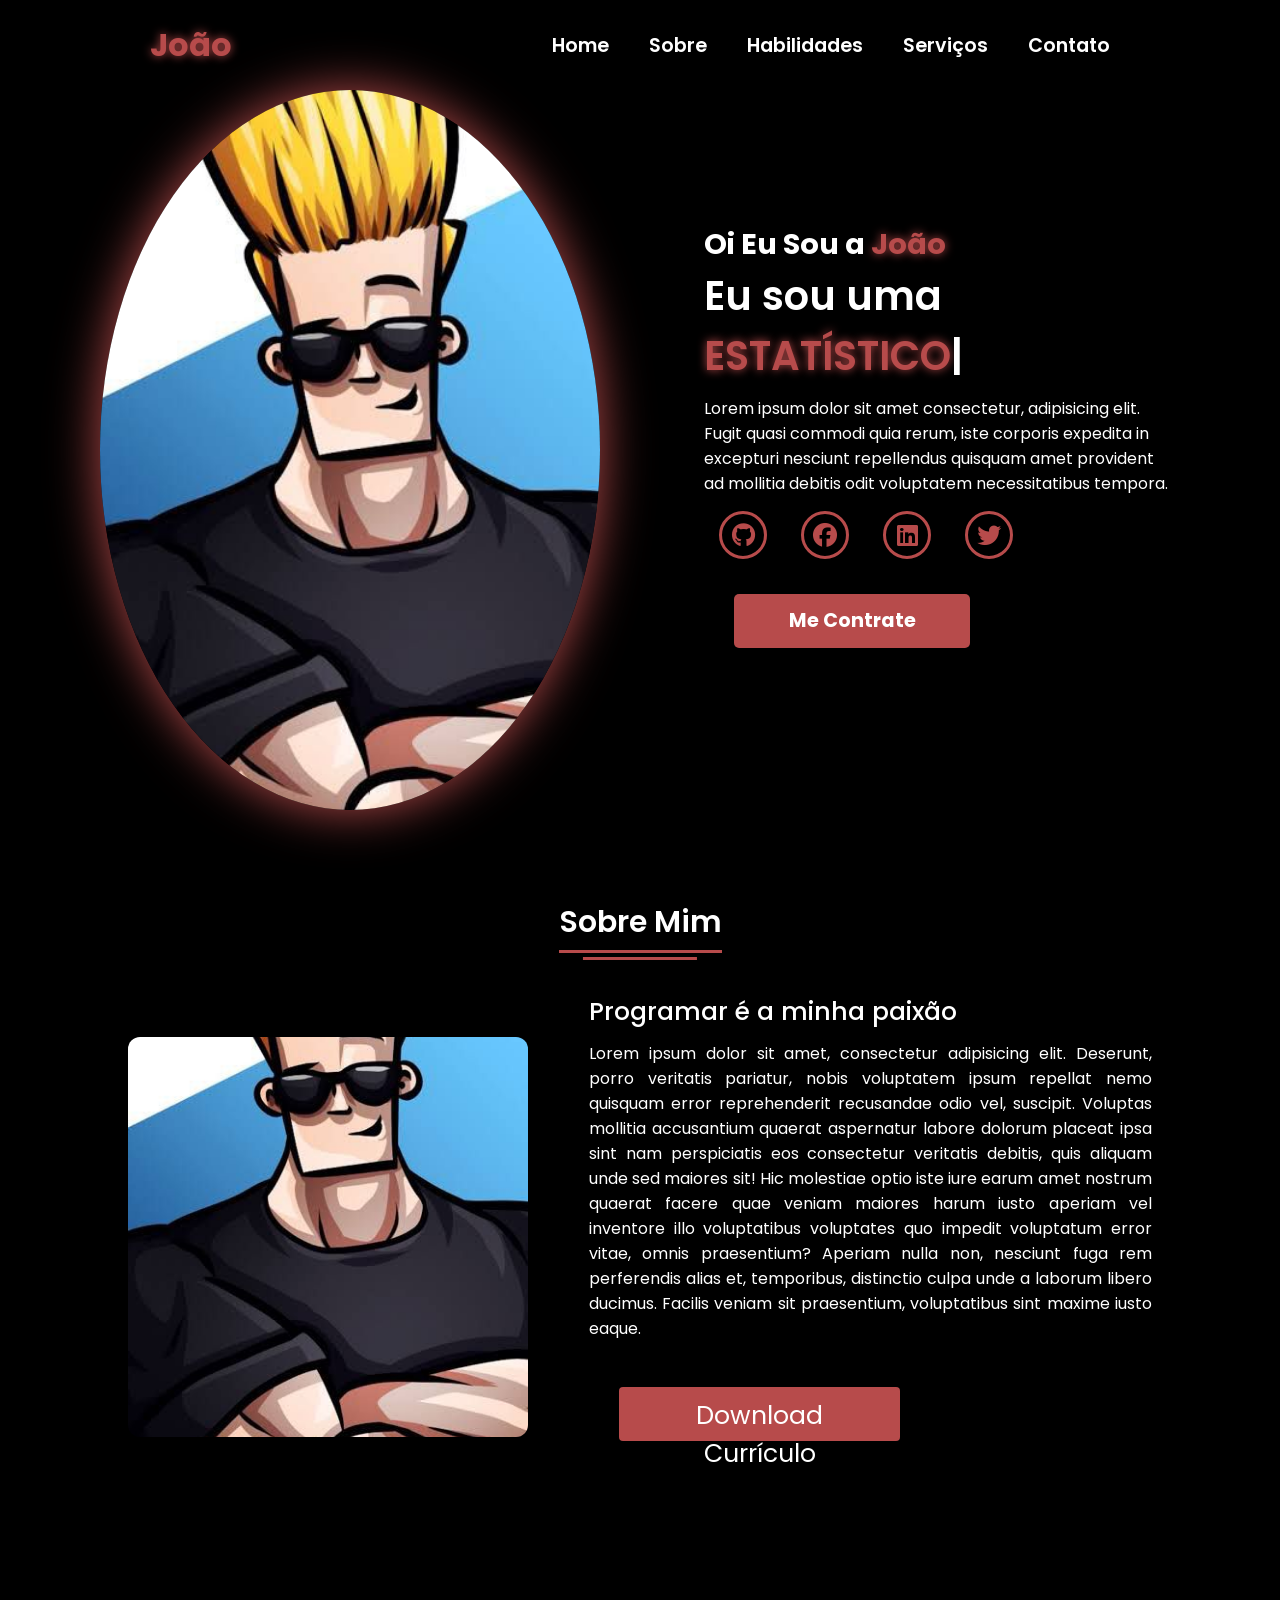
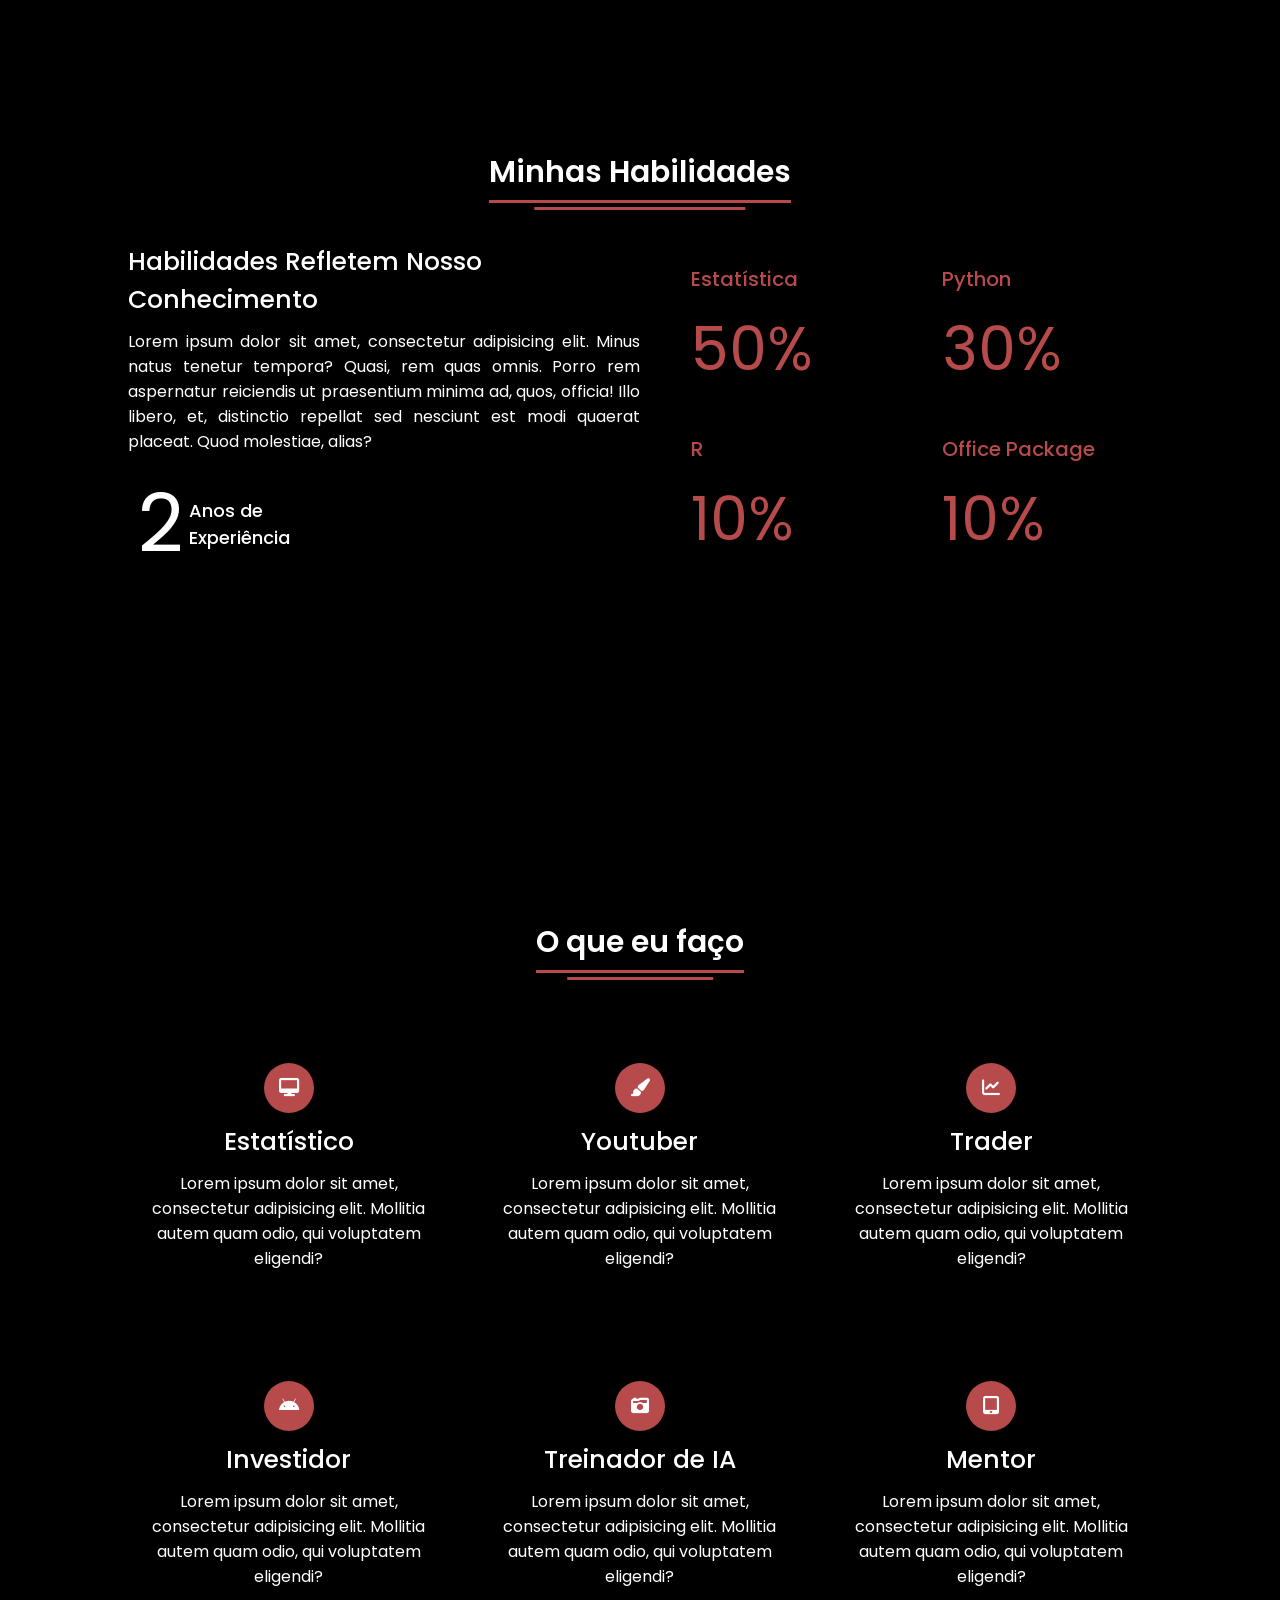
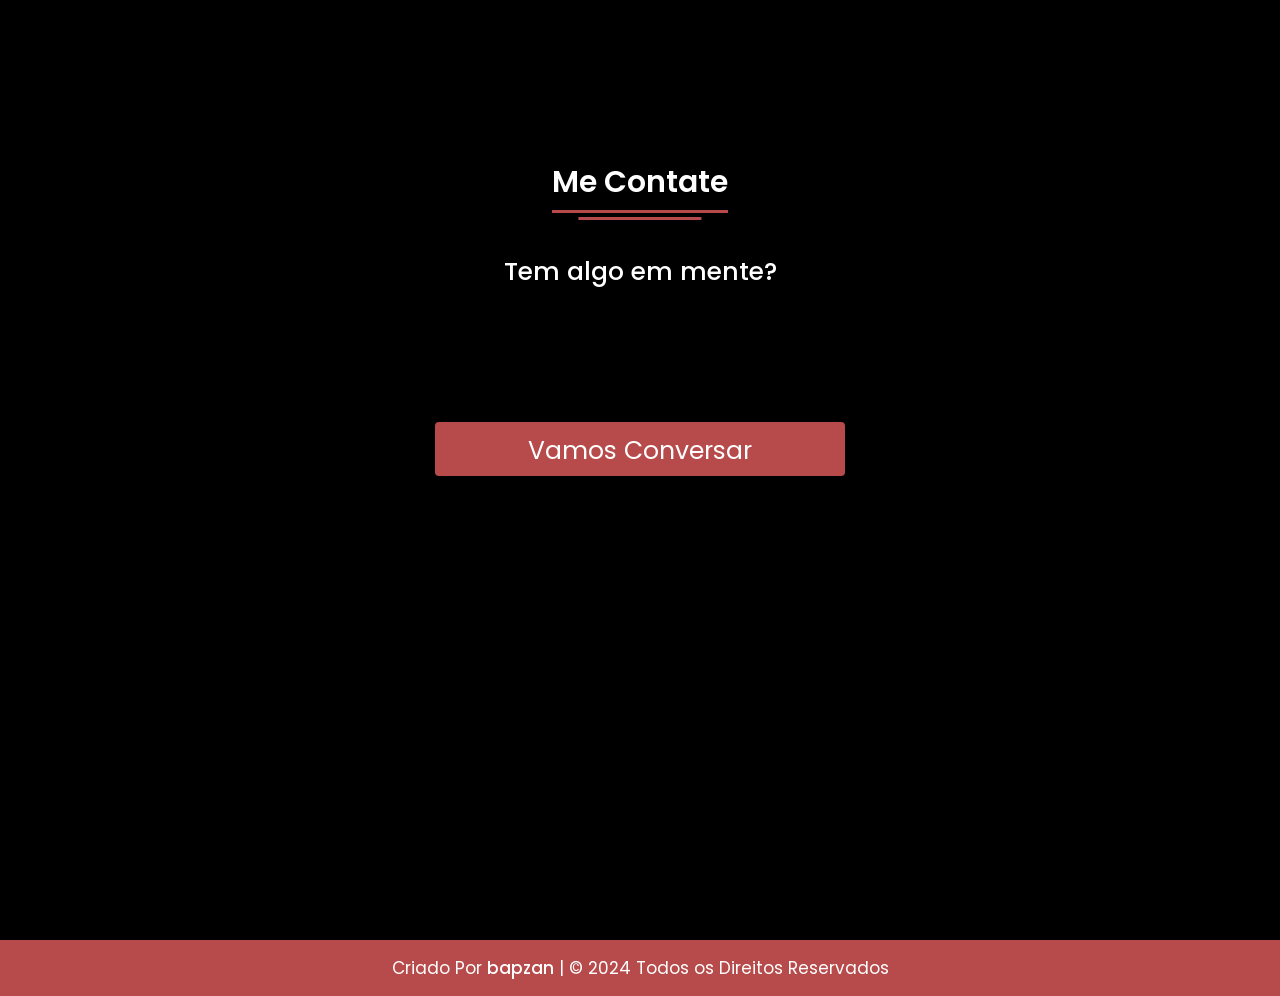
==== commit d8ea46b5: "Update index.html" ====
--- a/index.html
+++ b/index.html
@@ -13,7 +13,7 @@
     <nav>
       <div class="nav-container">
           <div class="logo" >
-            <span>Beatriz</span>
+            <span>João</span>
           </div>
           <div class="links">
               <div class="link"><a href="#">Home</a></div>
@@ -41,7 +41,7 @@
               <img src="main.jpg" alt="">
           </div>
           <div class="content">
-              <h1 data-aos="fade-left" >Oi Eu Sou a <span>Beatriz</span></h1>
+              <h1 data-aos="fade-left" >Oi Eu Sou a <span>João</span></h1>
               <div class="typewriter" >Eu sou uma <span class="typewriter-text"></span><label for="">|</label></div>
               <p >Lorem ipsum dolor sit amet consectetur, adipisicing elit. Fugit quasi commodi quia rerum, iste corporis expedita in excepturi nesciunt repellendus quisquam amet provident ad mollitia debitis odit voluptatem necessitatibus tempora.</p>
               <div class="social-links">
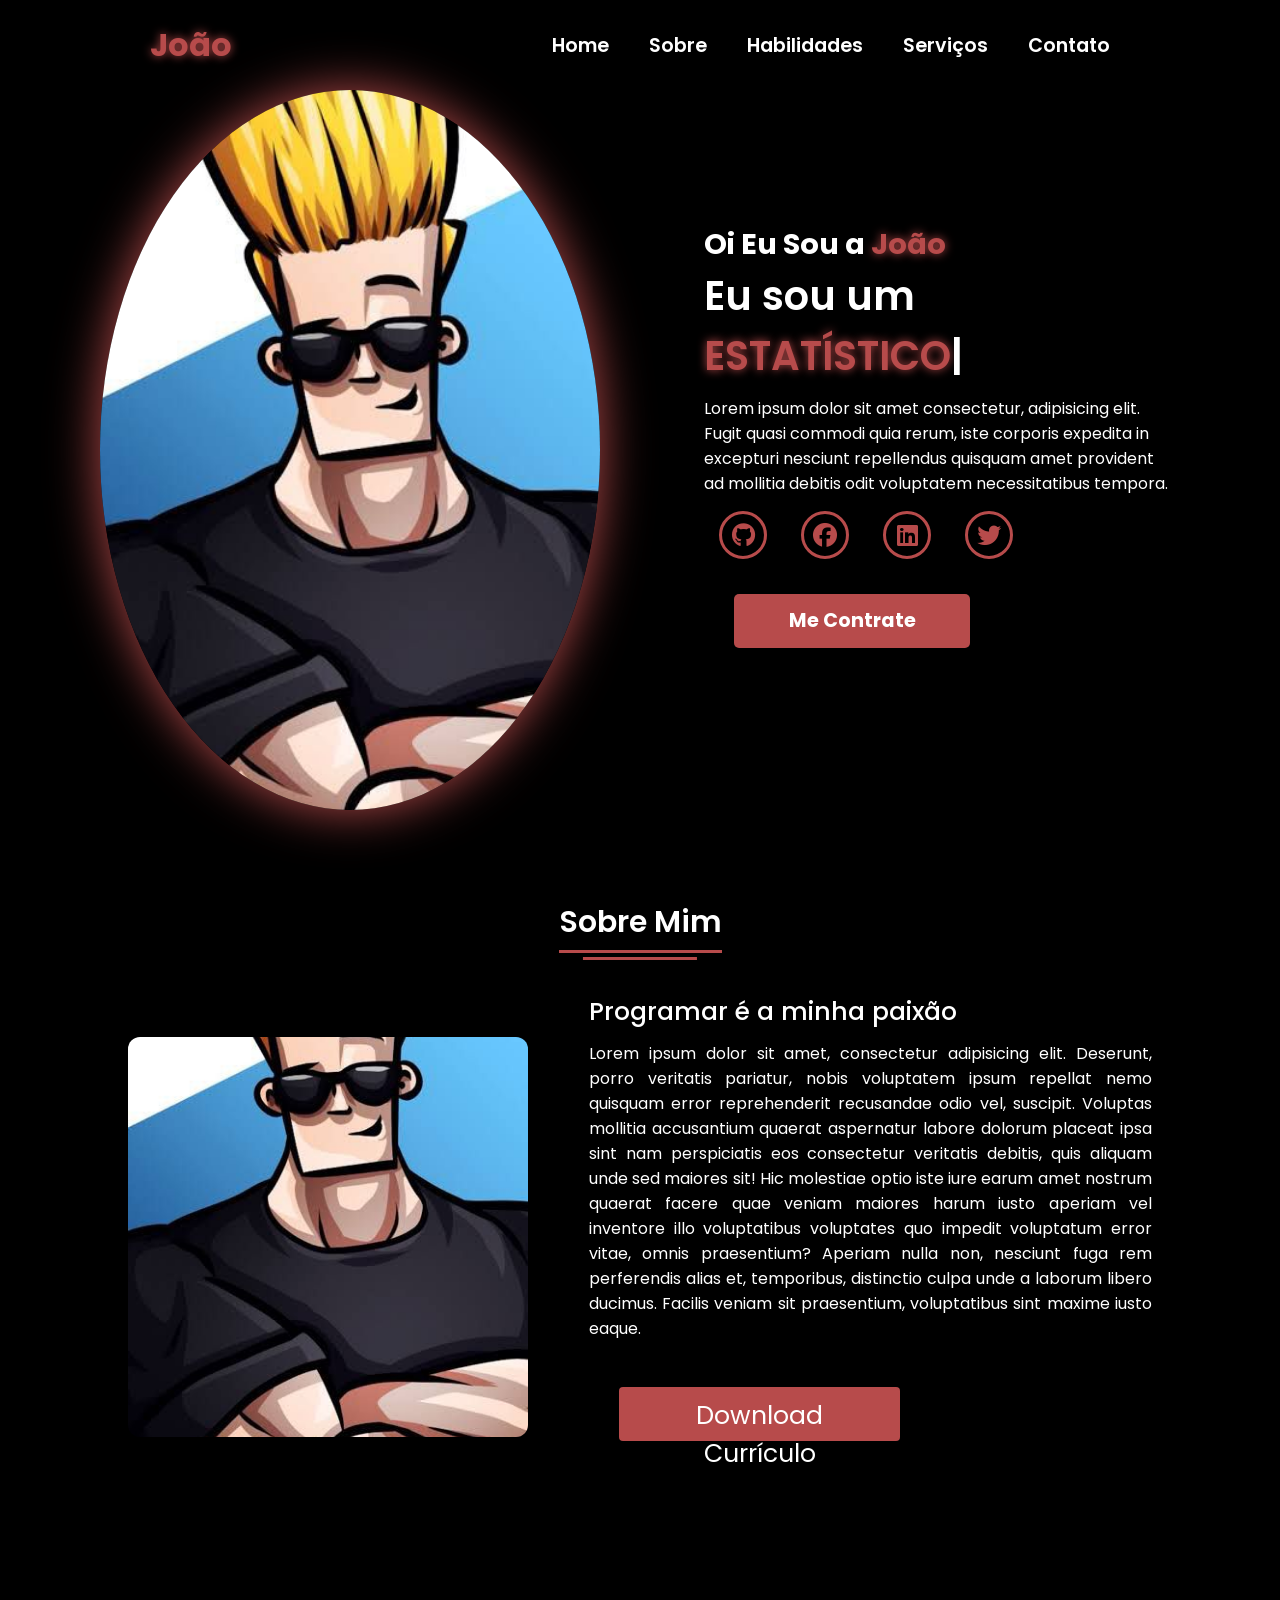
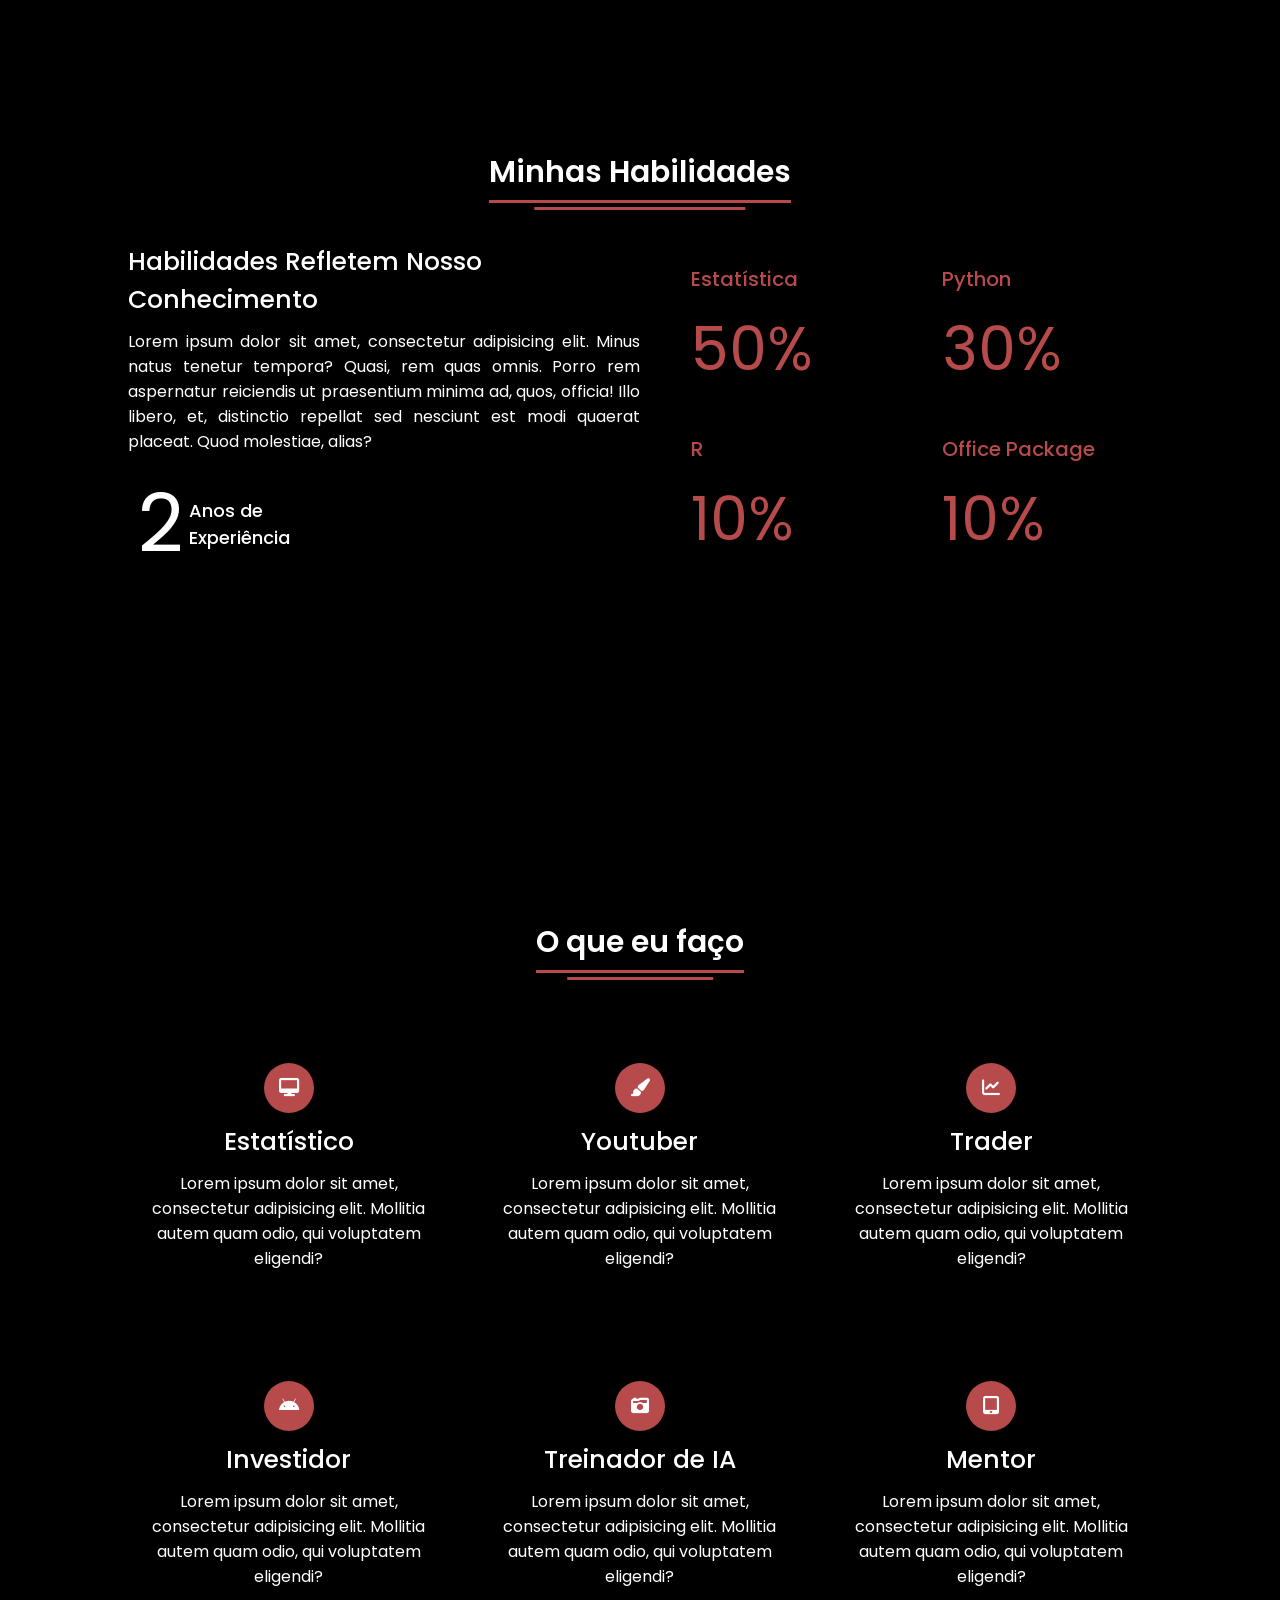
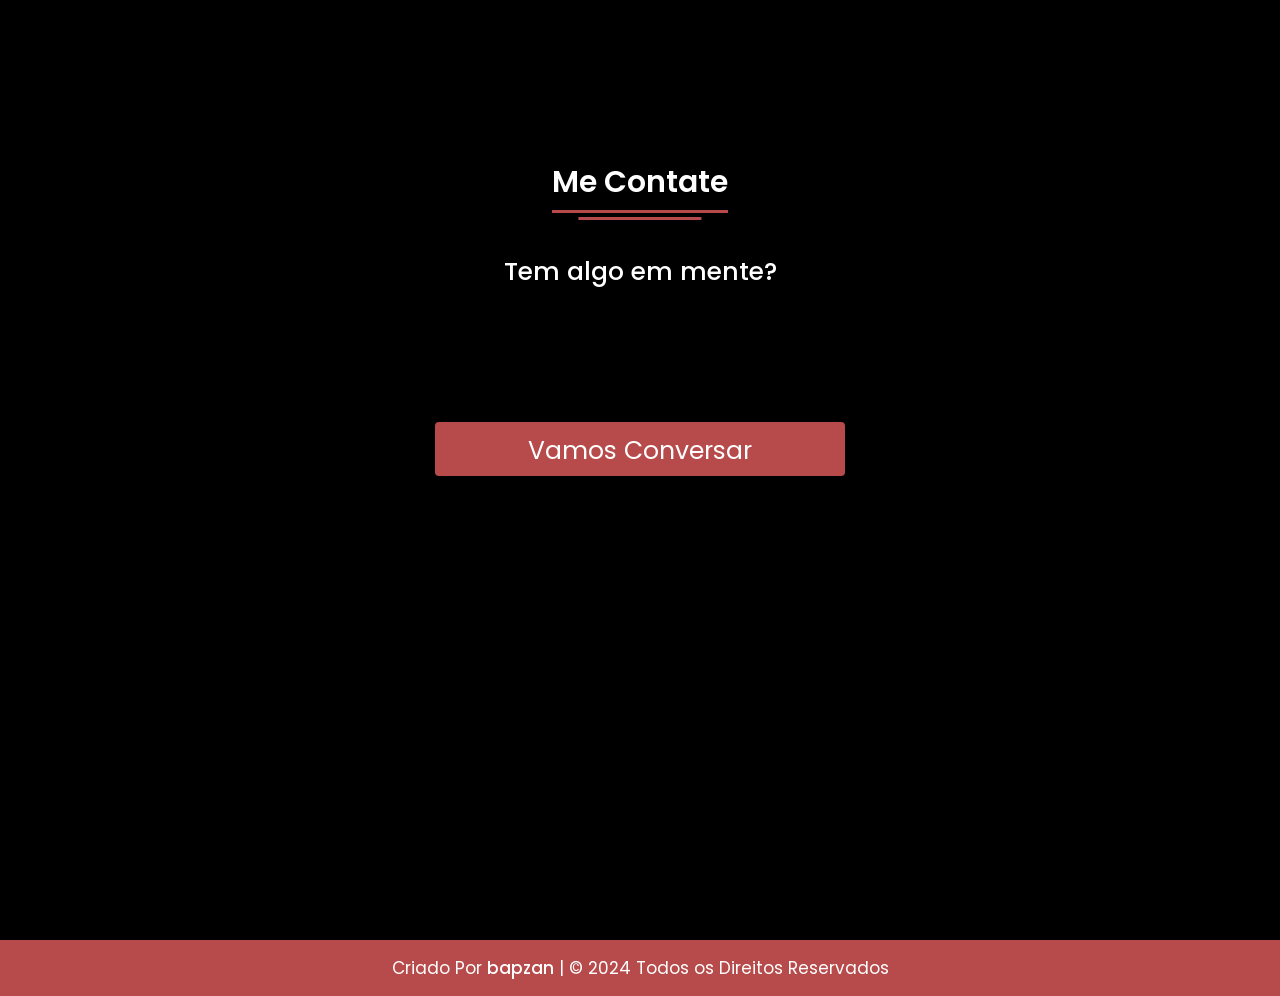
==== commit c113d42a: "Update index.html" ====
--- a/index.html
+++ b/index.html
@@ -42,7 +42,7 @@
           </div>
           <div class="content">
               <h1 data-aos="fade-left" >Oi Eu Sou a <span>João</span></h1>
-              <div class="typewriter" >Eu sou uma <span class="typewriter-text"></span><label for="">|</label></div>
+              <div class="typewriter" >Eu sou um <span class="typewriter-text"></span><label for="">|</label></div>
               <p >Lorem ipsum dolor sit amet consectetur, adipisicing elit. Fugit quasi commodi quia rerum, iste corporis expedita in excepturi nesciunt repellendus quisquam amet provident ad mollitia debitis odit voluptatem necessitatibus tempora.</p>
               <div class="social-links">
                   <a href="#"><i class="fa-brands fa-github"></i></a>
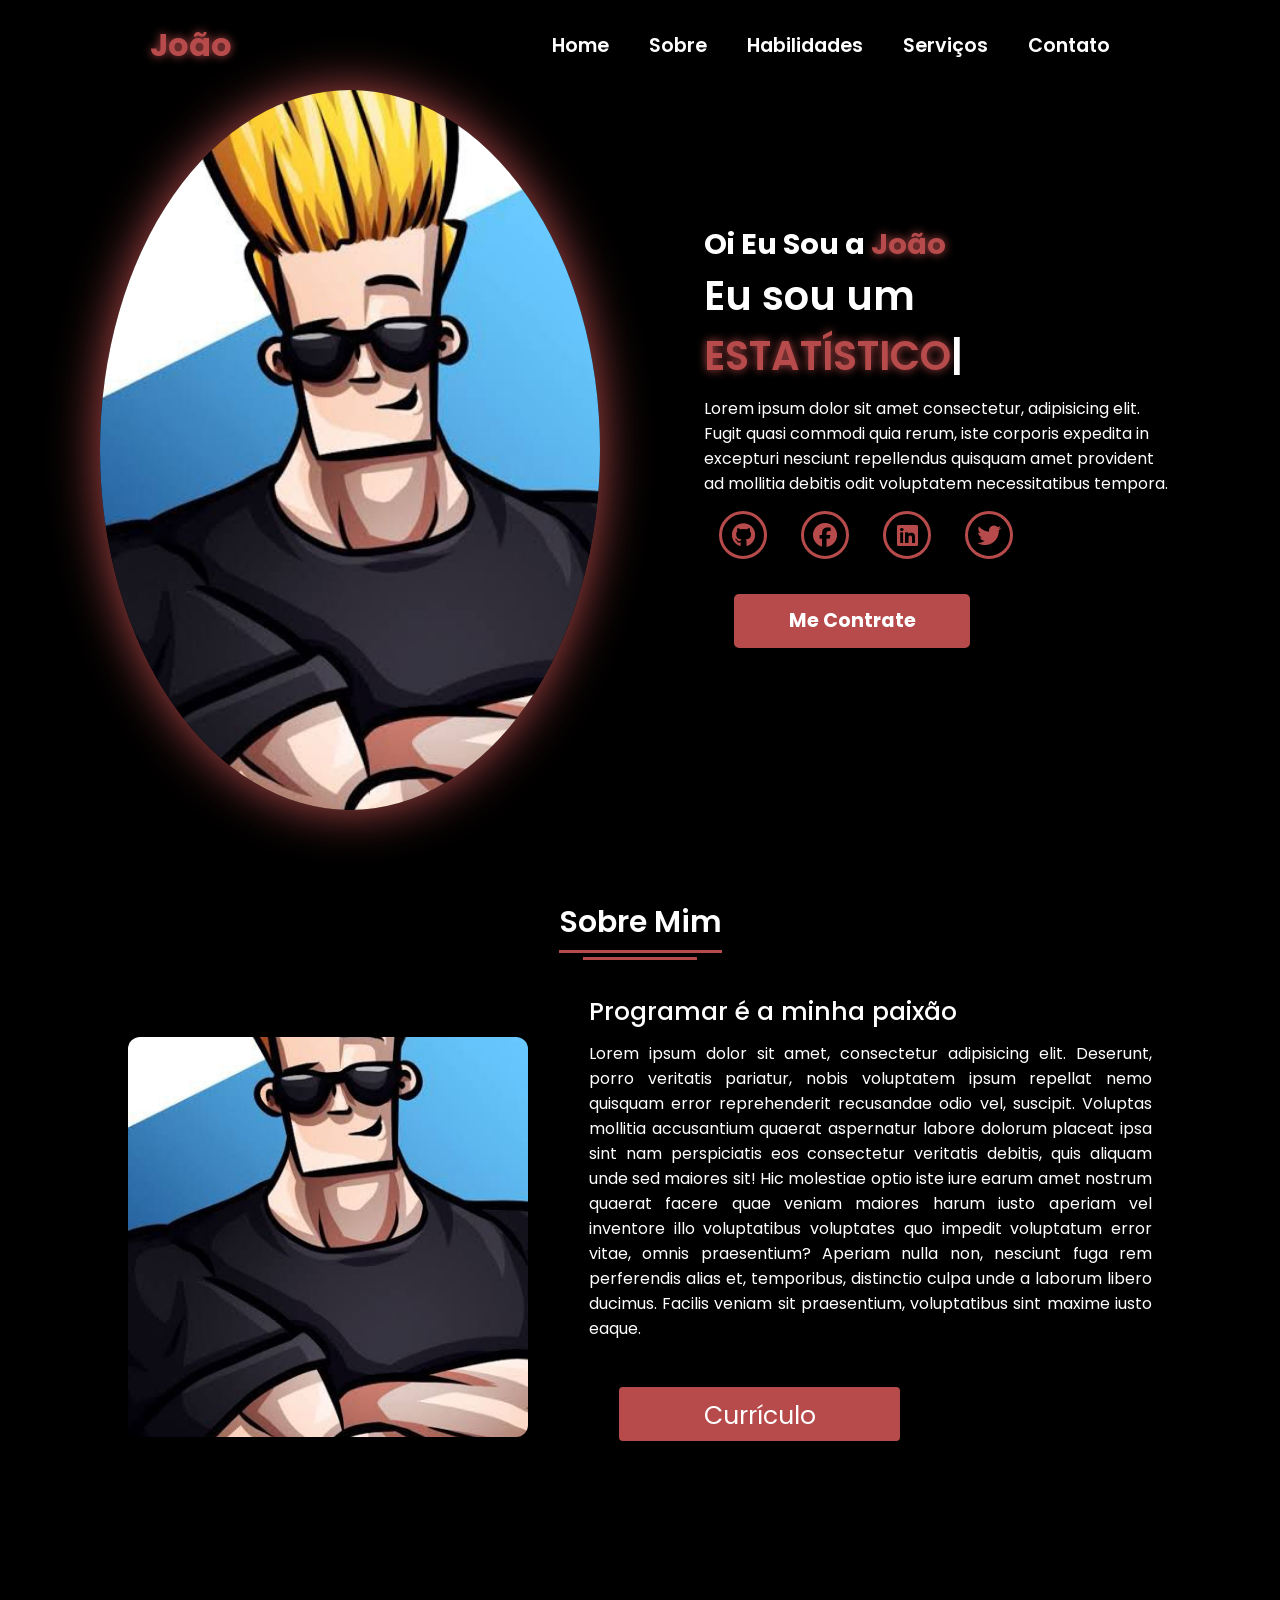
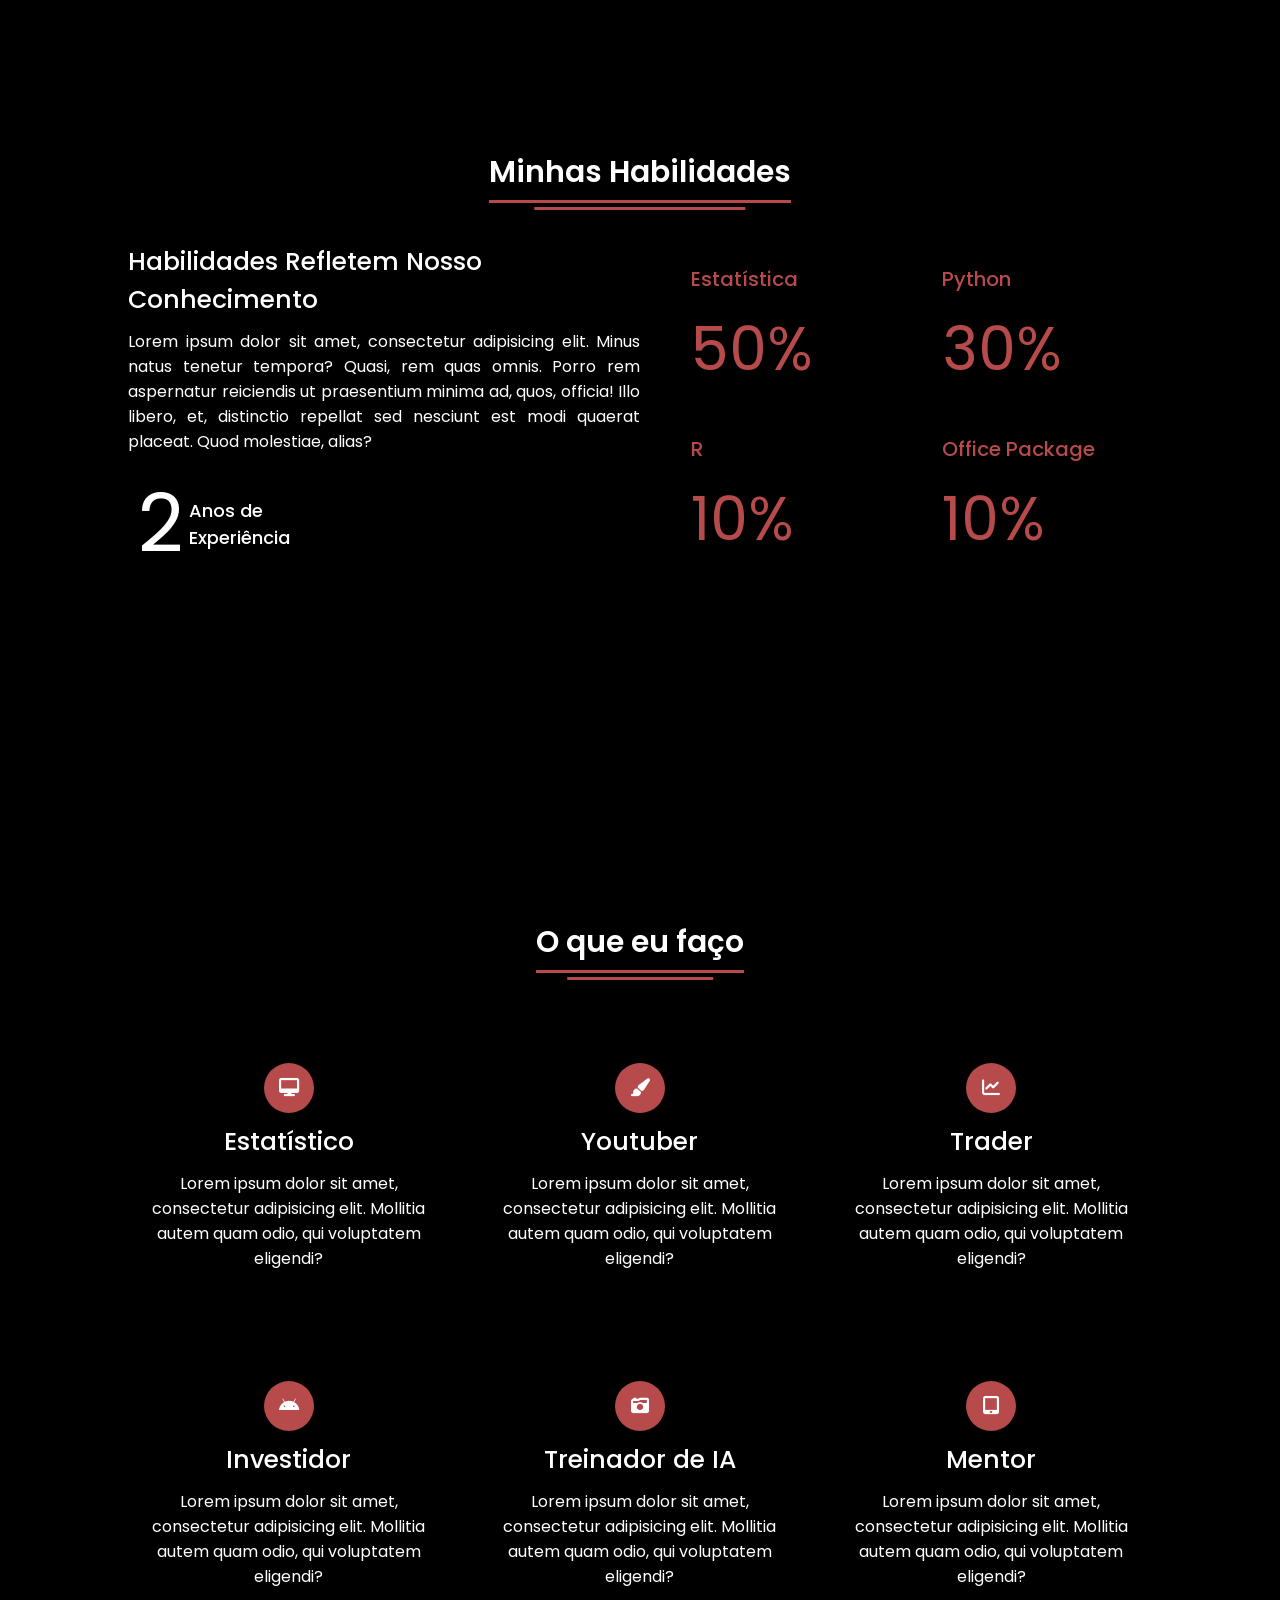
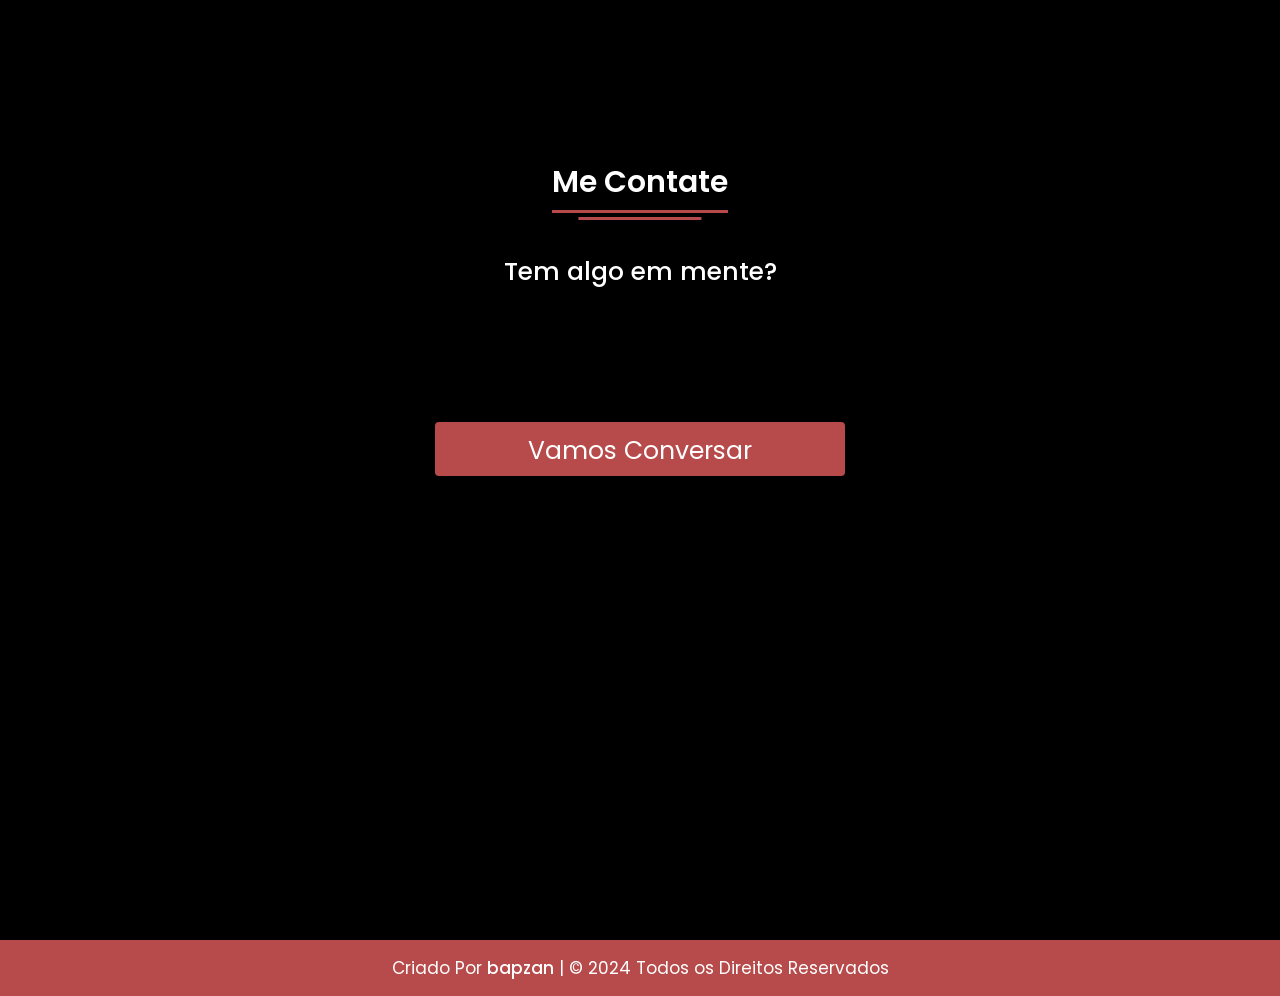
==== commit 94ec3865: "Update index.html" ====
--- a/index.html
+++ b/index.html
@@ -74,7 +74,7 @@
               iure earum amet nostrum quaerat facere quae veniam maiores harum iusto aperiam vel inventore illo voluptatibus voluptates quo impedit voluptatum error vitae, omnis praesentium? Aperiam nulla non, nesciunt fuga rem perferendis alias et, temporibus, distinctio culpa unde a laborum libero ducimus. Facilis veniam sit praesentium, voluptatibus sint maxime iusto eaque.
             </p>
             <div class="button" >
-              <button>Download Currículo</button>
+              <button>Currículo</button>
             </div>
           </div>
         </div>
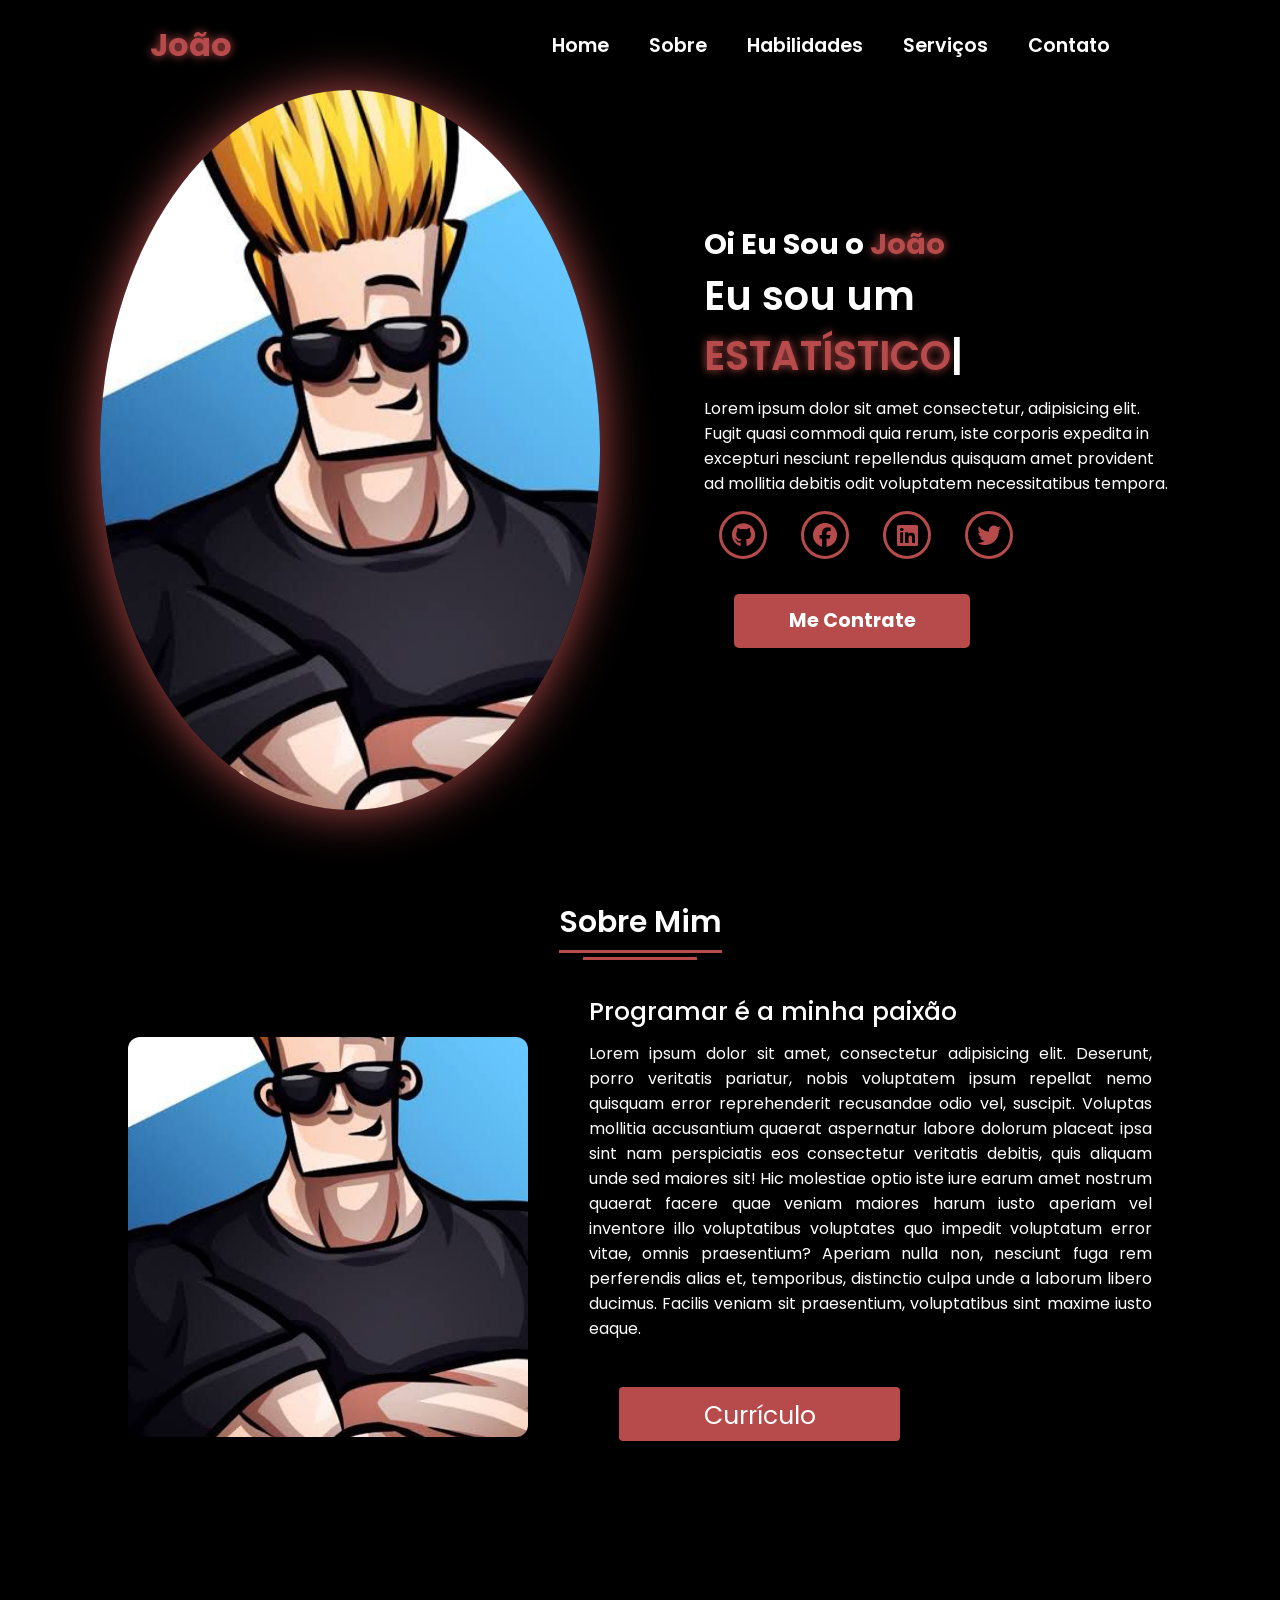
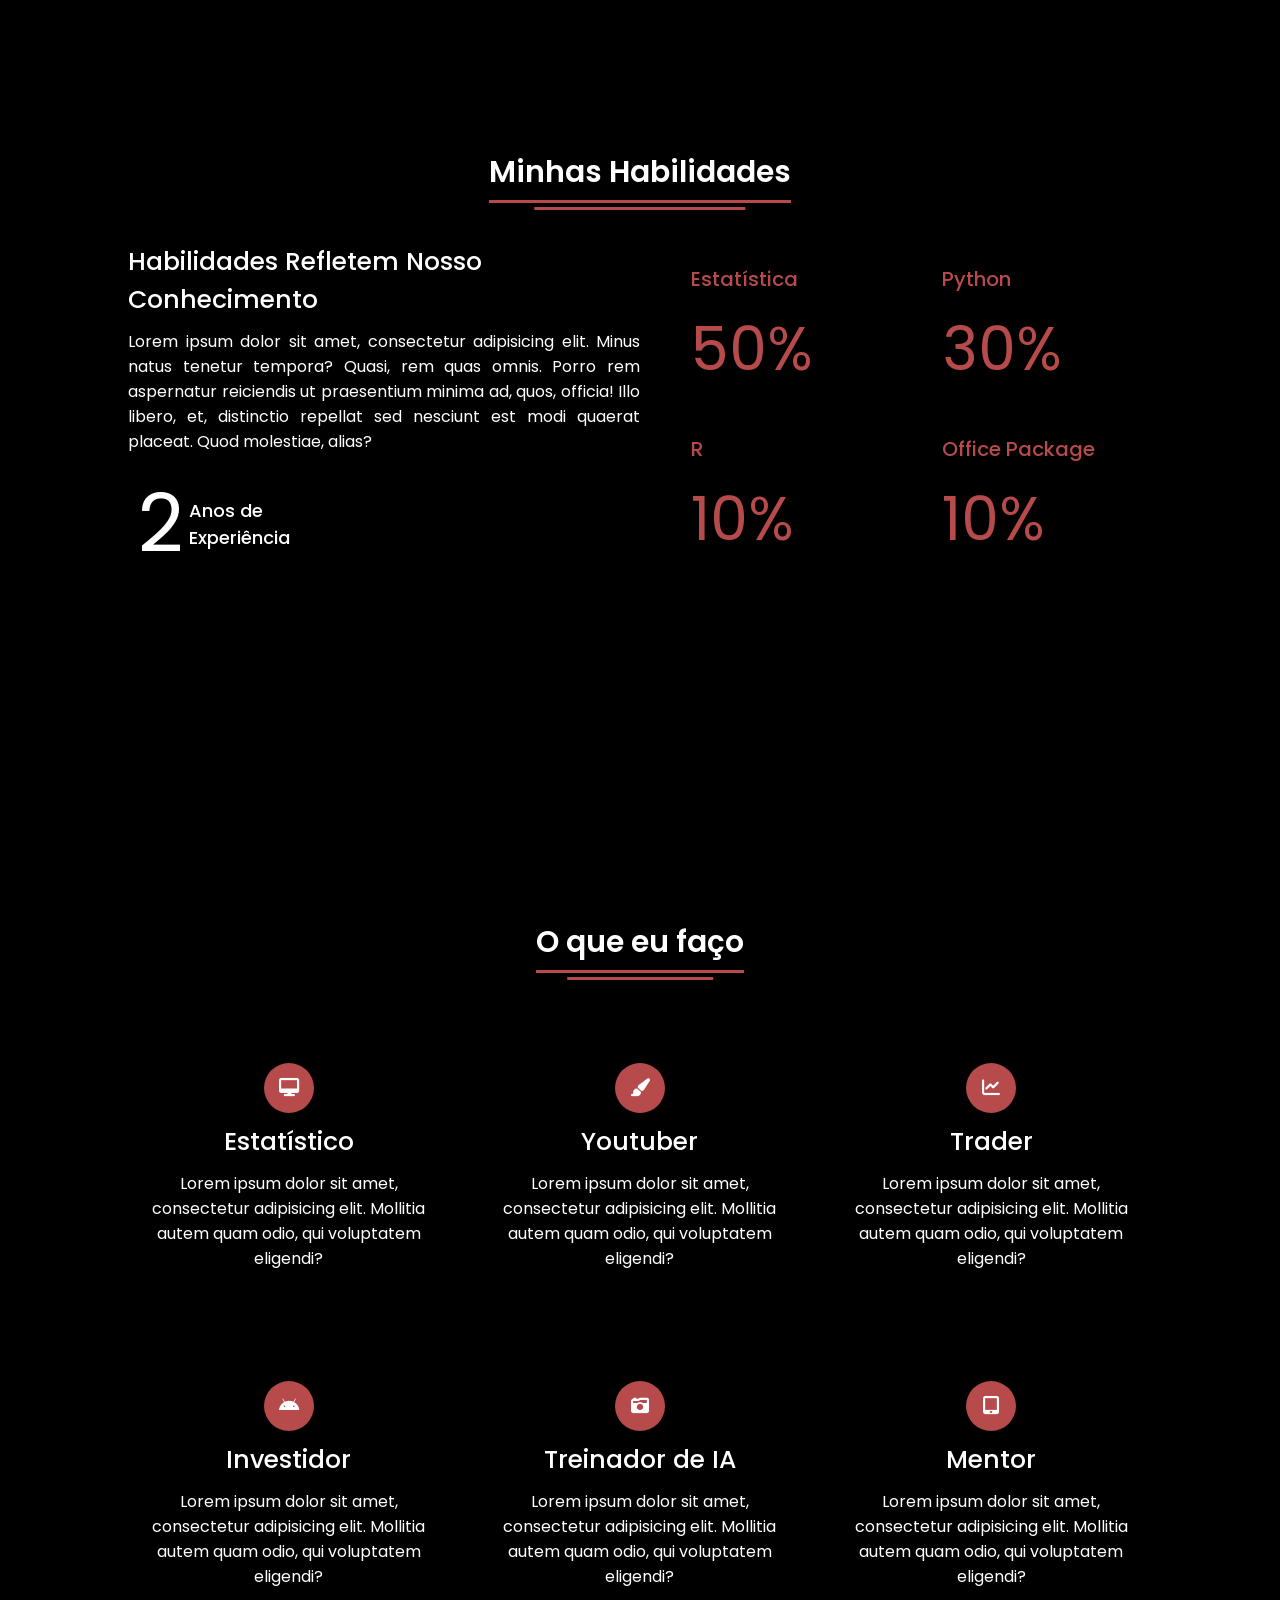
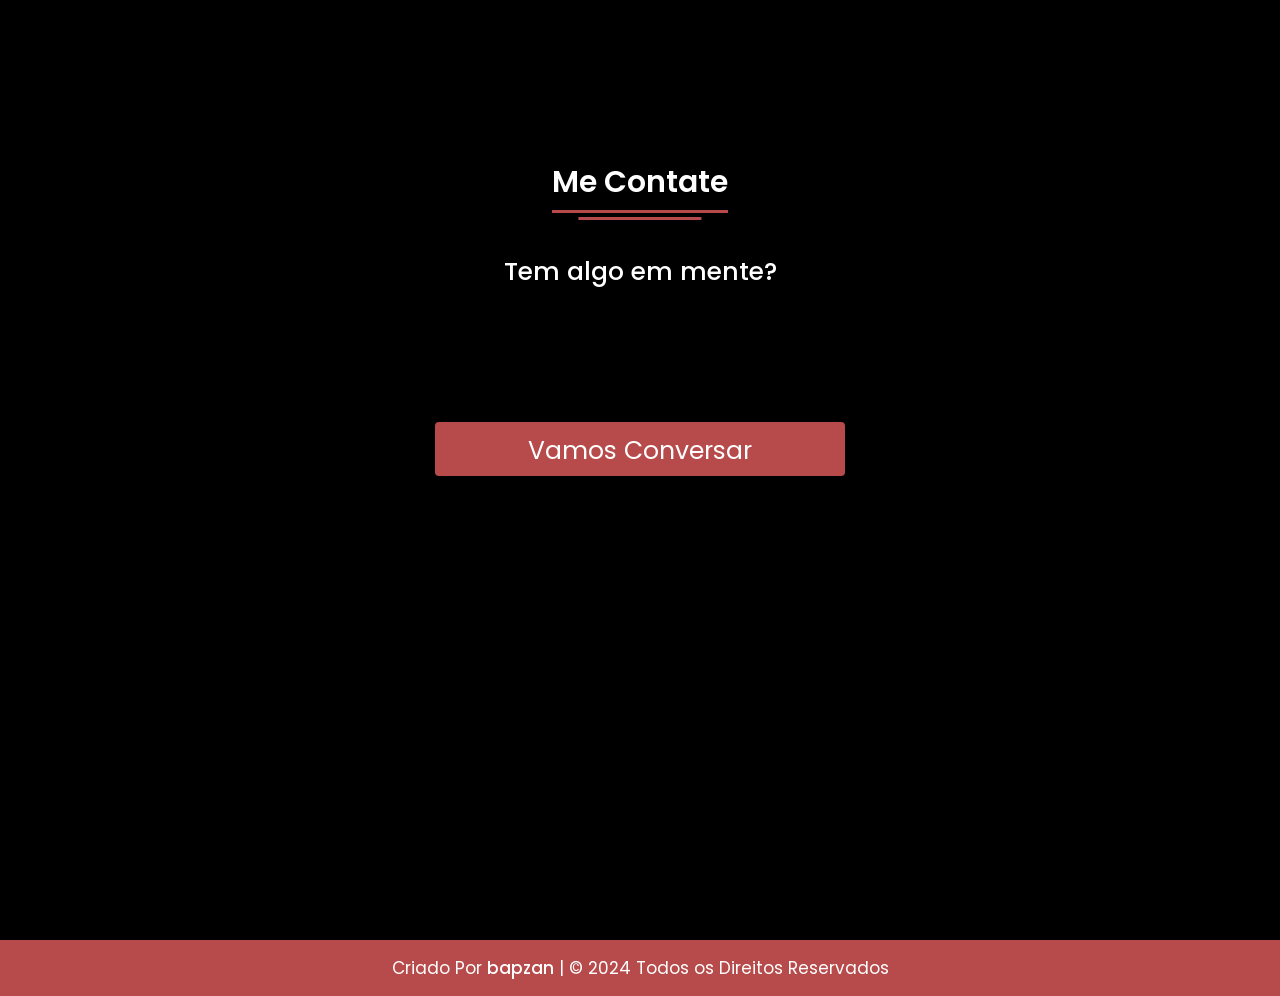
==== commit c0910b50: "Update index.html" ====
--- a/index.html
+++ b/index.html
@@ -41,7 +41,7 @@
               <img src="main.jpg" alt="">
           </div>
           <div class="content">
-              <h1 data-aos="fade-left" >Oi Eu Sou a <span>João</span></h1>
+              <h1 data-aos="fade-left" >Oi Eu Sou o <span>João</span></h1>
               <div class="typewriter" >Eu sou um <span class="typewriter-text"></span><label for="">|</label></div>
               <p >Lorem ipsum dolor sit amet consectetur, adipisicing elit. Fugit quasi commodi quia rerum, iste corporis expedita in excepturi nesciunt repellendus quisquam amet provident ad mollitia debitis odit voluptatem necessitatibus tempora.</p>
               <div class="social-links">
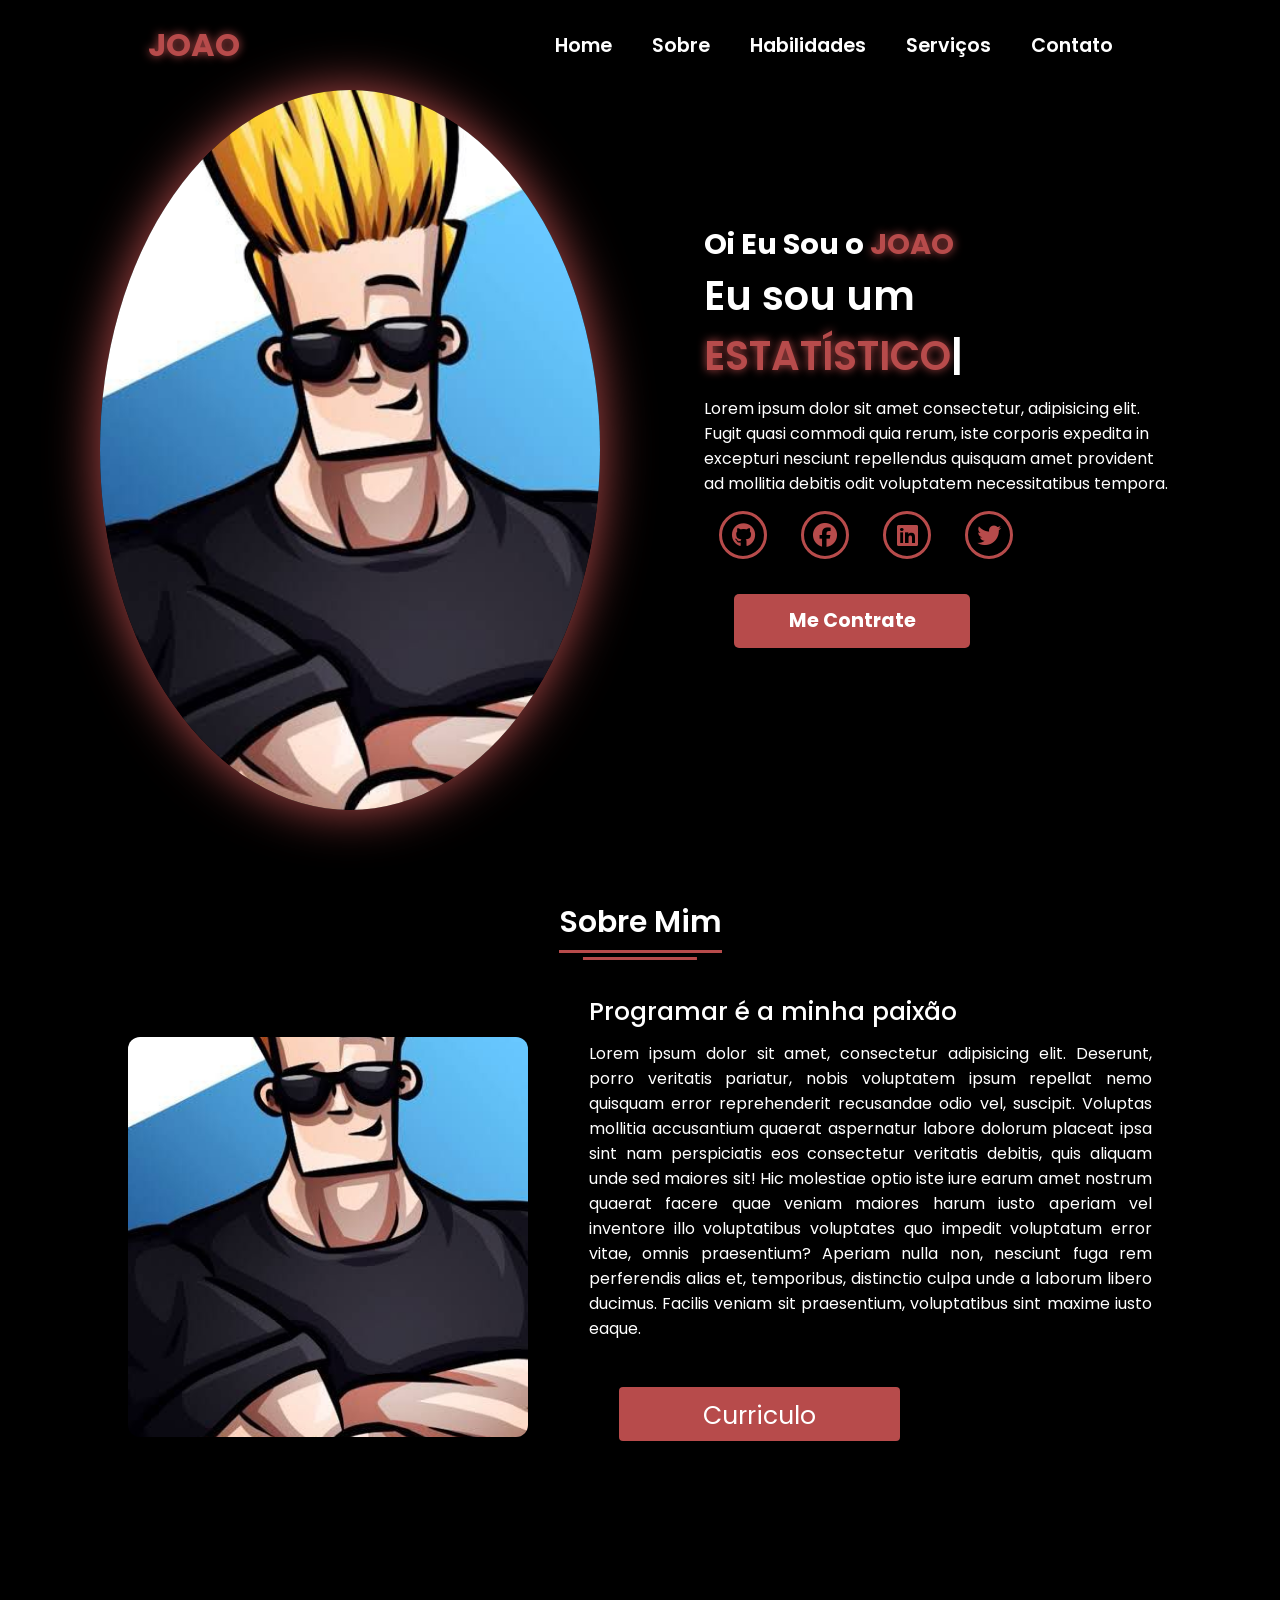
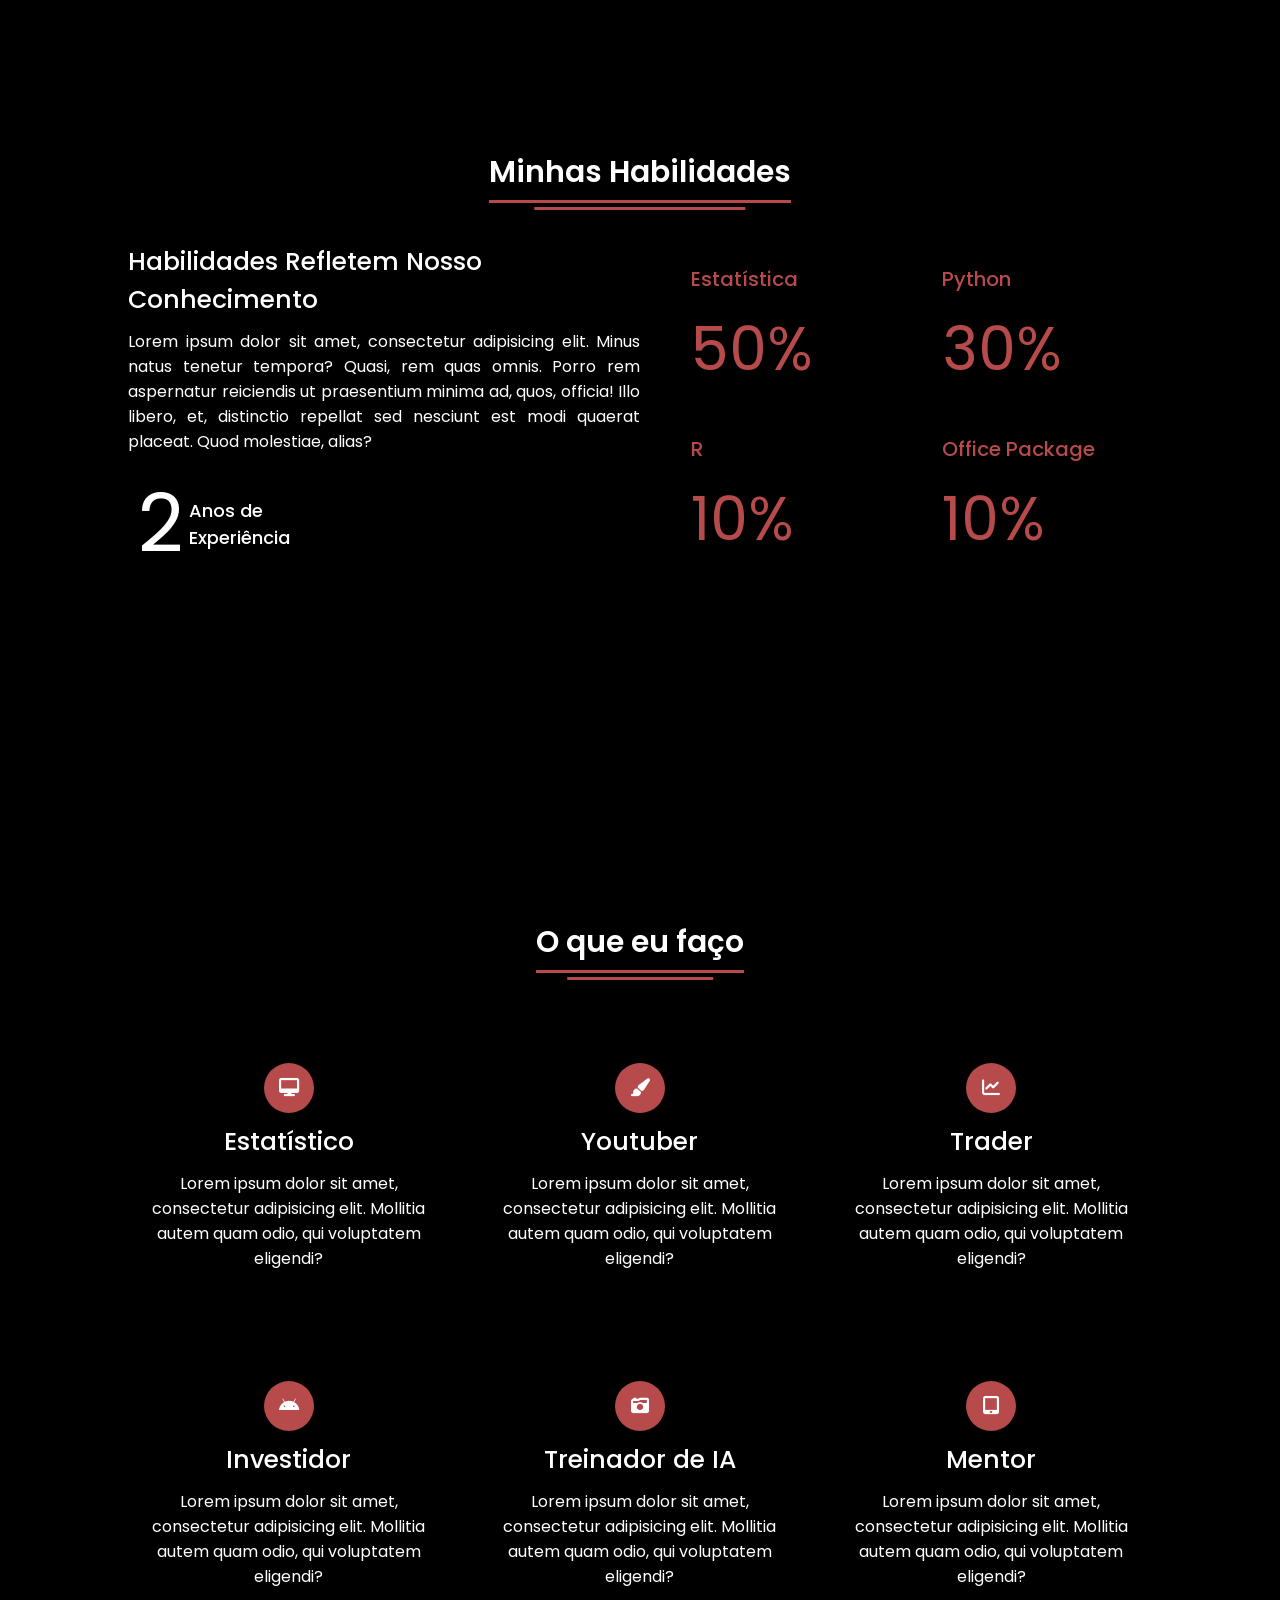
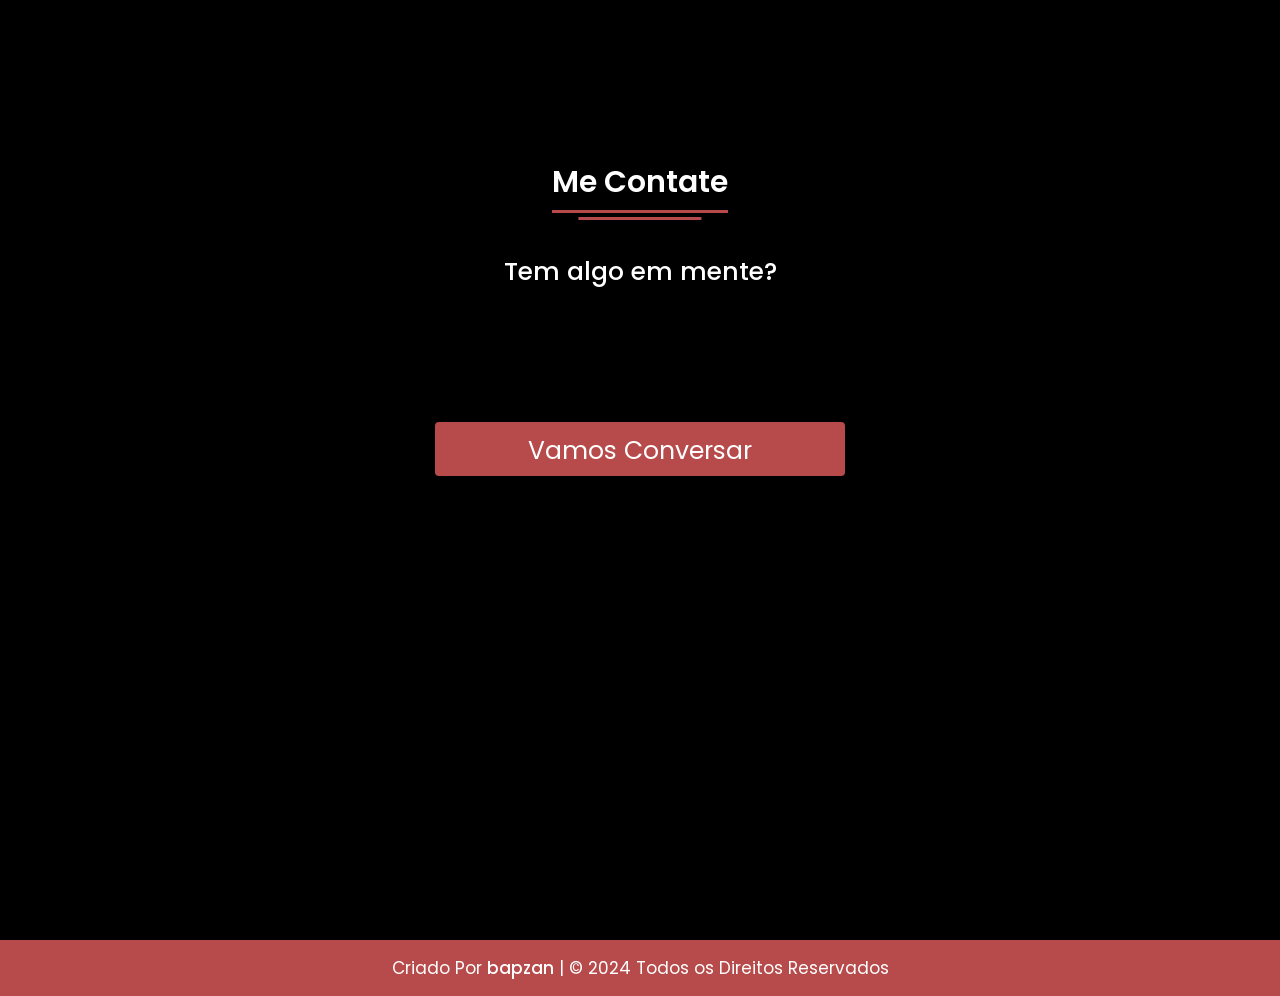
==== commit 5cd0bc6a: "Update index.html" ====
--- a/index.html
+++ b/index.html
@@ -13,7 +13,7 @@
     <nav>
       <div class="nav-container">
           <div class="logo" >
-            <span>João</span>
+            <span>JOAO</span>
           </div>
           <div class="links">
               <div class="link"><a href="#">Home</a></div>
@@ -41,7 +41,7 @@
               <img src="main.jpg" alt="">
           </div>
           <div class="content">
-              <h1 data-aos="fade-left" >Oi Eu Sou o <span>João</span></h1>
+              <h1 data-aos="fade-left" >Oi Eu Sou o <span>JOAO</span></h1>
               <div class="typewriter" >Eu sou um <span class="typewriter-text"></span><label for="">|</label></div>
               <p >Lorem ipsum dolor sit amet consectetur, adipisicing elit. Fugit quasi commodi quia rerum, iste corporis expedita in excepturi nesciunt repellendus quisquam amet provident ad mollitia debitis odit voluptatem necessitatibus tempora.</p>
               <div class="social-links">
@@ -74,7 +74,7 @@
               iure earum amet nostrum quaerat facere quae veniam maiores harum iusto aperiam vel inventore illo voluptatibus voluptates quo impedit voluptatum error vitae, omnis praesentium? Aperiam nulla non, nesciunt fuga rem perferendis alias et, temporibus, distinctio culpa unde a laborum libero ducimus. Facilis veniam sit praesentium, voluptatibus sint maxime iusto eaque.
             </p>
             <div class="button" >
-              <button>Currículo</button>
+              <button>Curriculo</button>
             </div>
           </div>
         </div>
